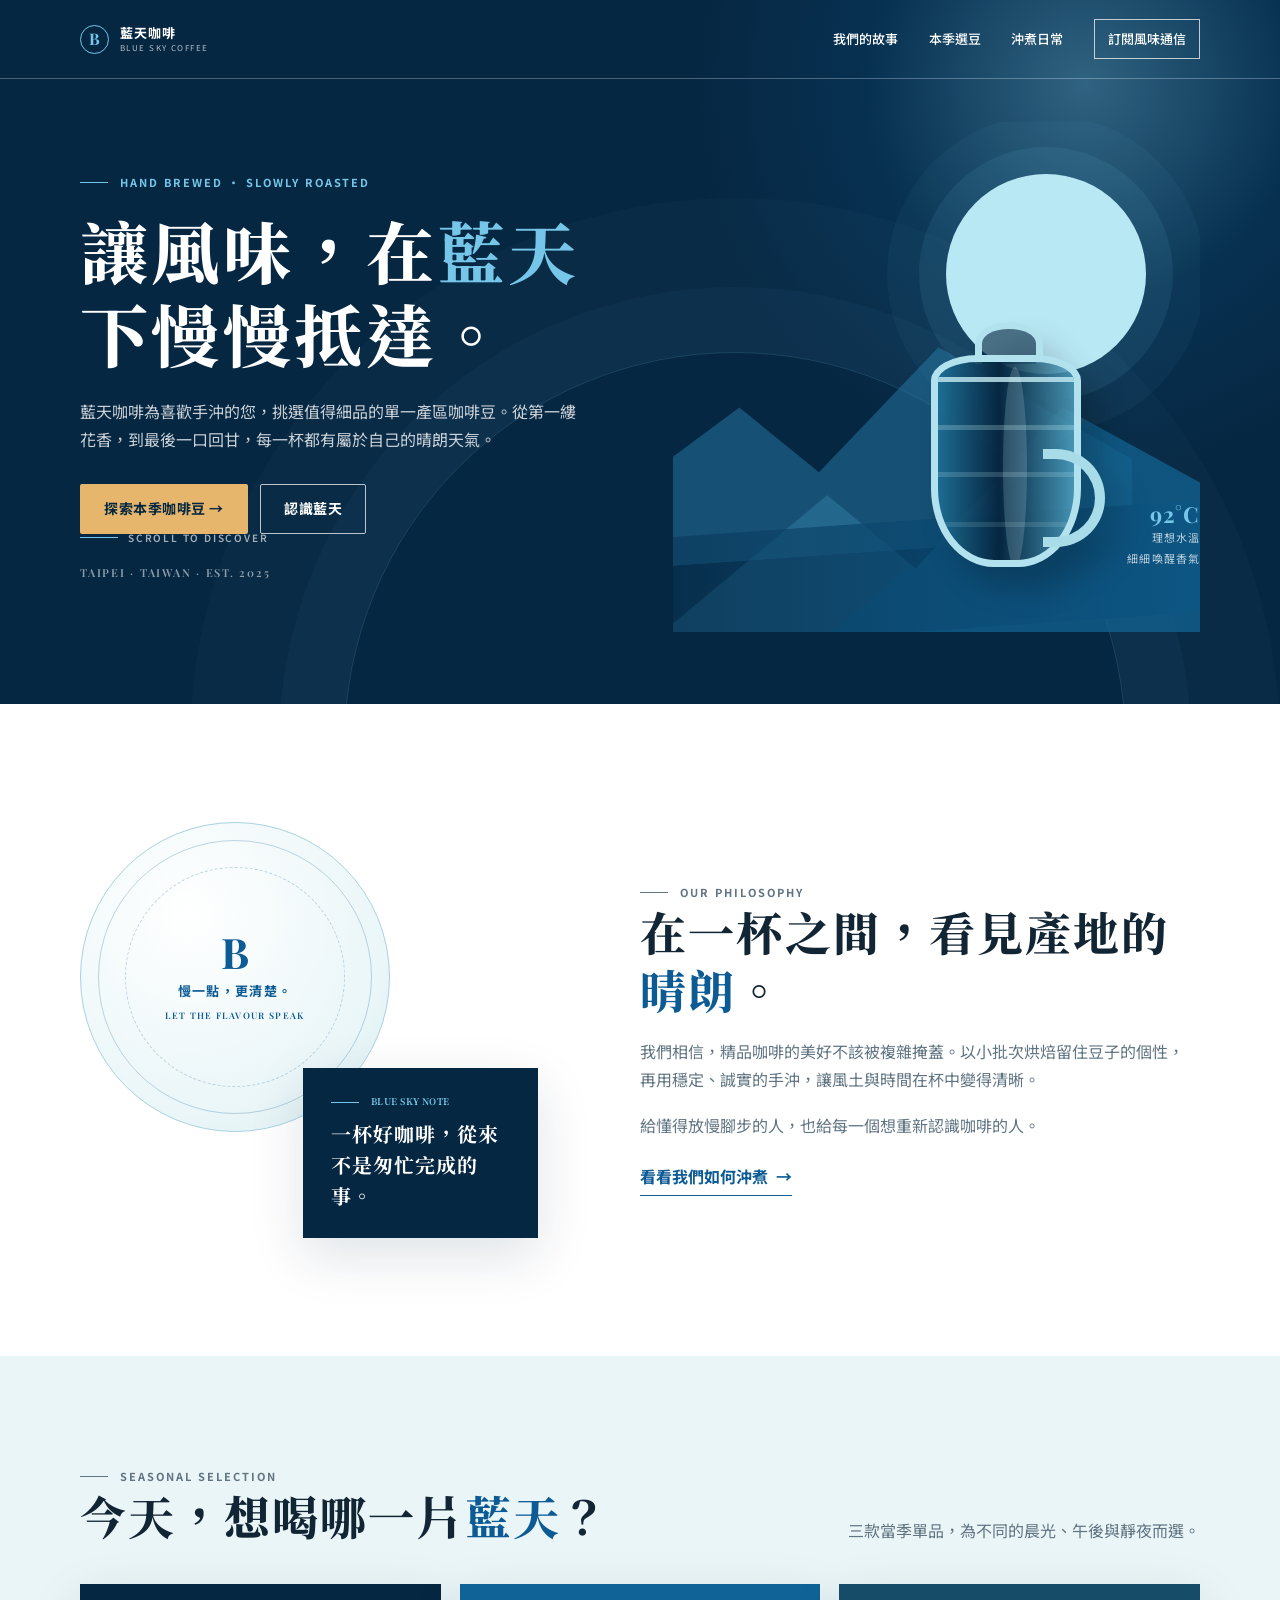
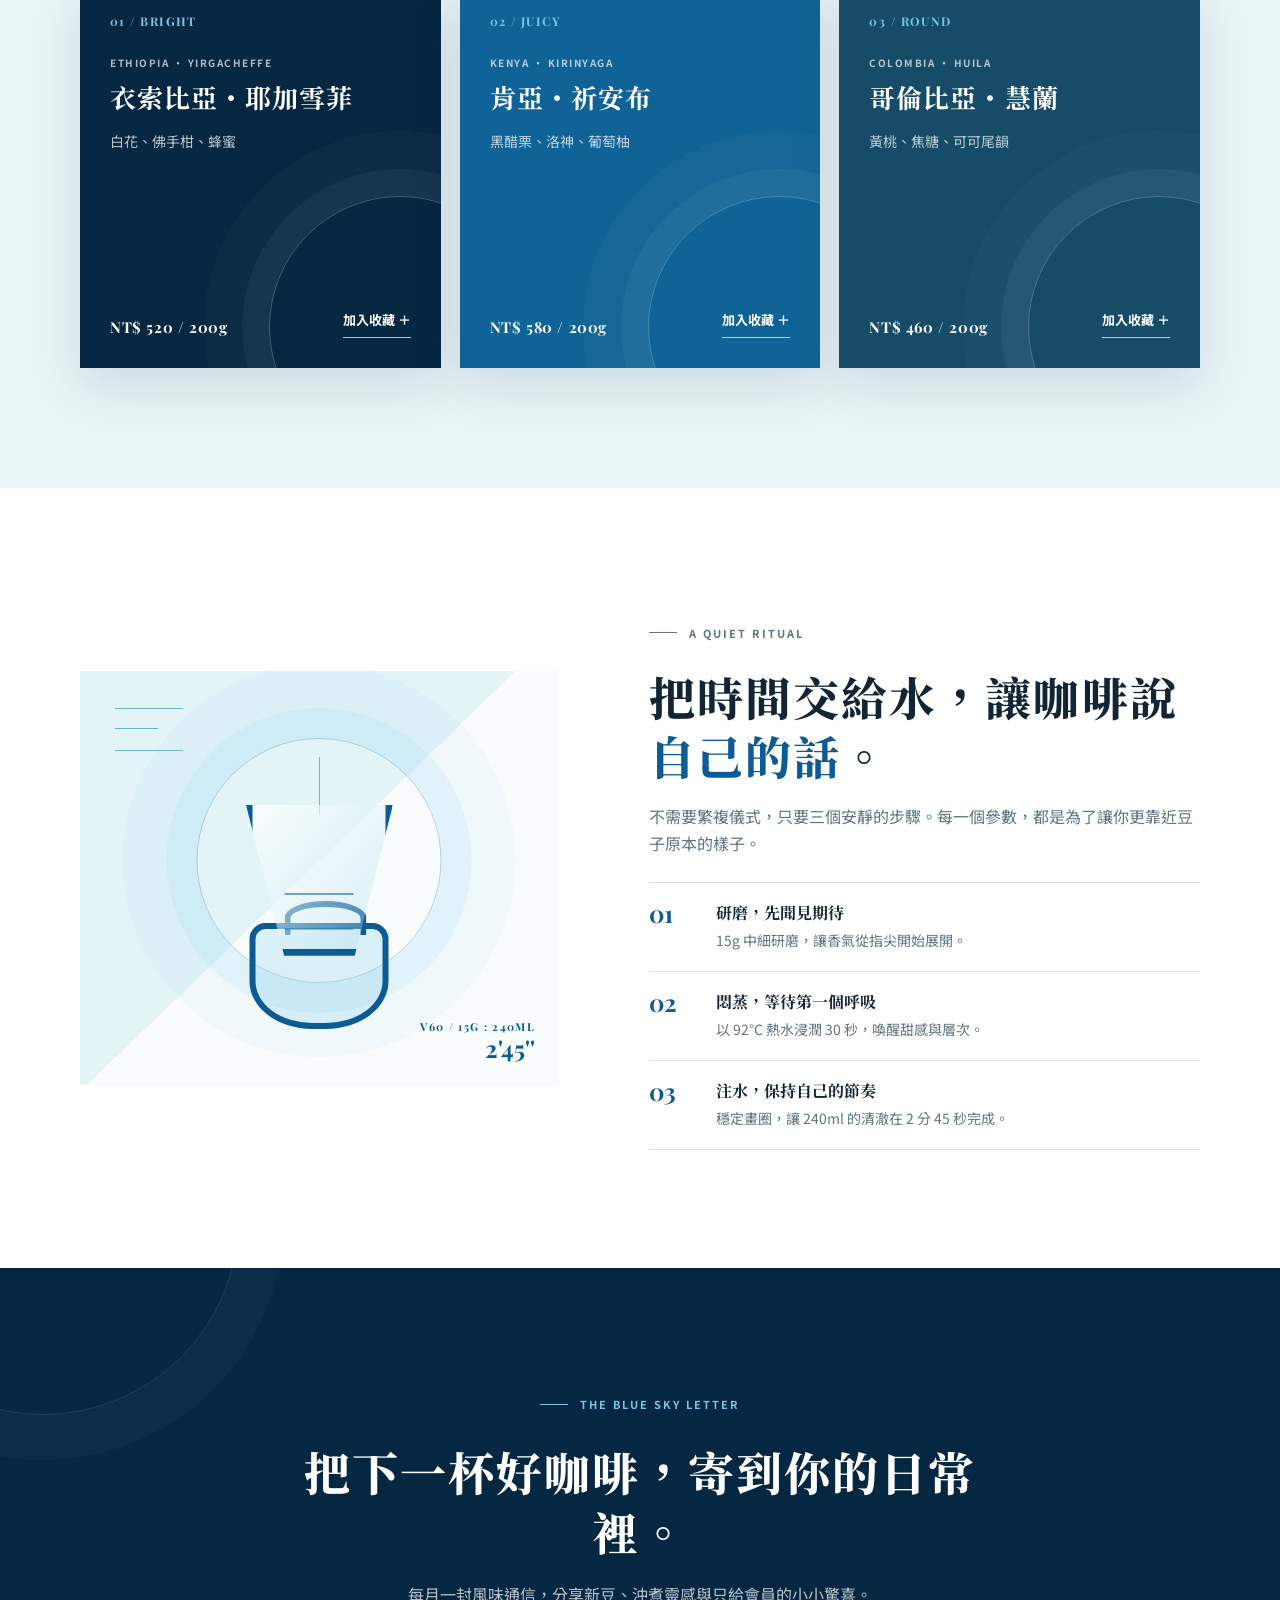
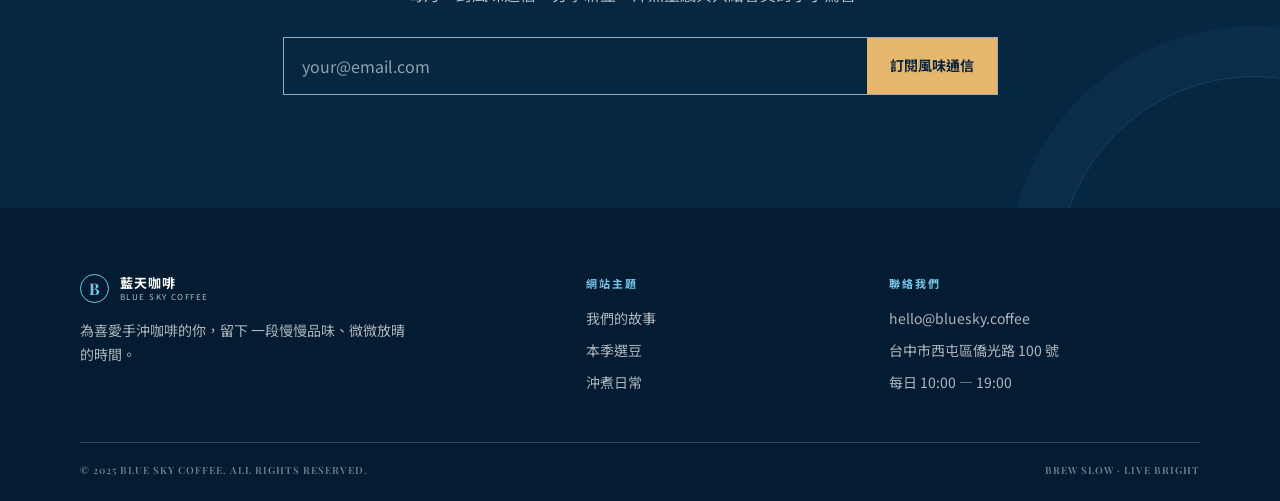
==== onepage/index.html @ 051ef02f "Initial commit" ====
<!doctype html>
<html lang="zh-Hant">
<head>
  <meta charset="UTF-8">
  <meta name="viewport" content="width=device-width, initial-scale=1.0">
  <meta name="description" content="藍天咖啡，為手沖咖啡愛好者挑選當季精品咖啡豆，讓每一杯都清澈、明亮、值得細品。">
  <title>藍天咖啡｜讓風味，慢慢抵達</title>
  <link rel="preconnect" href="https://fonts.googleapis.com">
  <link rel="preconnect" href="https://fonts.gstatic.com" crossorigin>
  <link href="https://fonts.googleapis.com/css2?family=Noto+Sans+TC:wght@400;500;600;700&family=Noto+Serif+TC:wght@600;700;800;900&family=Playfair+Display:wght@600;700&display=swap" rel="stylesheet">
  <style>
    :root {
      --navy: #062742;
      --blue: #0c5b95;
      --sky: #75c6e8;
      --mist: #eaf5f7;
      --cream: #fbfaf6;
      --ink: #122534;
      --muted: #607482;
      --line: #d7e4e8;
      --sand: #e5b66b;
      --shadow: 0 18px 50px rgba(6, 39, 66, .13);
    }

    * { box-sizing: border-box; }
    html { scroll-behavior: smooth; }
    body {
      margin: 0;
      color: var(--ink);
      background: var(--cream);
      font: 16px/1.7 "Noto Sans TC", sans-serif;
      -webkit-font-smoothing: antialiased;
    }
    a { color: inherit; text-decoration: none; }
    button, input { font: inherit; }
    button { cursor: pointer; }
    .wrap { width: min(1120px, calc(100% - 48px)); margin: 0 auto; }
    .eyebrow {
      display: flex;
      align-items: center;
      gap: 12px;
      margin: 0 0 18px;
      color: var(--blue);
      font-size: 11px;
      font-weight: 700;
      letter-spacing: .18em;
    }
    .eyebrow::before { width: 28px; height: 1px; background: currentColor; content: ""; }
    .section-title {
      margin: 0;
      font: 800 clamp(30px, 4vw, 46px)/1.28 "Noto Serif TC", serif;
      letter-spacing: .045em;
    }
    .text-blue { color: var(--blue); }
    .button, .outline-link {
      display: inline-flex;
      min-height: 50px;
      align-items: center;
      justify-content: center;
      padding: 10px 23px;
      border: 1px solid transparent;
      border-radius: 2px;
      font-size: 14px;
      font-weight: 700;
      letter-spacing: .04em;
      transition: transform .25s ease, background-color .25s ease, color .25s ease, border-color .25s ease;
    }
    .button:hover, .outline-link:hover { transform: translateY(-2px); }
    .button--sand { color: var(--navy); background: var(--sand); }
    .button--sand:hover { background: #f1cb8b; }
    .button--dark { color: var(--navy); background: #fff; }
    .outline-link { border-color: rgba(255,255,255,.72); color: #fff; }
    .outline-link:hover { color: var(--navy); background: #fff; }
    :focus-visible { outline: 3px solid var(--sky); outline-offset: 4px; }

    /* Header & hero */
    .site-header { position: absolute; z-index: 20; top: 0; left: 0; width: 100%; border-bottom: 1px solid rgba(255,255,255,.28); }
    .nav { min-height: 78px; display: flex; align-items: center; justify-content: space-between; gap: 20px; }
    .brand { display: inline-flex; align-items: center; gap: 11px; color: #fff; }
    .brand-mark { width: 29px; height: 29px; display: grid; place-items: center; border: 1px solid var(--sky); border-radius: 50%; color: var(--sky); font: 700 16px/1 "Playfair Display", serif; }
    .brand-copy { display: grid; line-height: 1.05; }
    .brand-copy strong { font-size: 13px; letter-spacing: .08em; }
    .brand-copy small { margin-top: 4px; font-size: 8px; letter-spacing: .18em; opacity: .7; }
    .nav-links { display: flex; align-items: center; gap: clamp(16px, 2.4vw, 31px); }
    .nav-links a { position: relative; color: #fff; font-size: 13px; font-weight: 500; white-space: nowrap; }
    .nav-links a:not(.nav-cta)::after { position: absolute; right: 0; bottom: -5px; left: auto; width: 0; height: 1px; background: var(--sky); content: ""; transition: width .25s ease; }
    .nav-links a:not(.nav-cta):hover::after { right: auto; left: 0; width: 100%; }
    .nav-links .nav-cta { padding: 8px 13px; border: 1px solid rgba(255,255,255,.72); }
    .nav-links .nav-cta:hover { color: var(--navy); background: #fff; }
    .menu-toggle { display: none; width: 42px; height: 42px; border: 1px solid rgba(255,255,255,.7); color: #fff; background: transparent; font-size: 23px; line-height: 1; }

    .hero { position: relative; min-height: 704px; overflow: hidden; color: #fff; background: var(--navy); isolation: isolate; }
    .hero::before { position: absolute; z-index: -2; top: -320px; right: -210px; width: 810px; height: 810px; border-radius: 50%; background: radial-gradient(circle, rgba(117,198,232,.38), rgba(12,91,149,.18) 38%, transparent 69%); content: ""; }
    .hero::after { position: absolute; z-index: -1; right: 12%; bottom: -430px; width: 780px; height: 780px; border: 1px solid rgba(117,198,232,.18); border-radius: 50%; box-shadow: 0 0 0 65px rgba(117,198,232,.035), 0 0 0 154px rgba(117,198,232,.025); content: ""; }
    .hero-grid { min-height: 704px; display: grid; grid-template-columns: 1.02fr .98fr; gap: 45px; align-items: center; padding: 122px 0 72px; }
    .hero-copy { position: relative; z-index: 2; }
    .hero .eyebrow { color: var(--sky); }
    .hero h1 { max-width: 650px; margin: 0 0 23px; font: 800 clamp(42px, 5.5vw, 68px)/1.22 "Noto Serif TC", serif; letter-spacing: .05em; }
    .hero h1 span { color: var(--sky); }
    .hero-lede { max-width: 500px; margin: 0; color: rgba(255,255,255,.79); font-size: 16px; }
    .hero-actions { display: flex; flex-wrap: wrap; gap: 12px; margin-top: 31px; }
    .hero-note { margin: 31px 0 0; color: rgba(255,255,255,.55); font: 600 11px/1.5 "Playfair Display", serif; letter-spacing: .16em; }
    .scroll-cue { position: absolute; bottom: 35px; left: 0; display: flex; align-items: center; gap: 10px; color: rgba(255,255,255,.63); font-size: 10px; font-weight: 600; letter-spacing: .18em; }
    .scroll-cue::before { width: 38px; height: 1px; background: var(--sky); content: ""; }

    .hero-art { position: relative; align-self: stretch; min-height: 470px; overflow: hidden; }
    .hero-art .sun { position: absolute; top: 52px; right: 54px; width: clamp(138px, 18vw, 200px); aspect-ratio: 1; border-radius: 50%; background: #b9e8f5; box-shadow: 0 0 0 27px rgba(117,198,232,.09), 0 0 0 59px rgba(117,198,232,.045); }
    .mountain { position: absolute; right: -11%; bottom: 6px; width: 116%; height: 260px; transform: skewY(-9deg); transform-origin: right bottom; background: linear-gradient(146deg, transparent 0 27%, rgba(61,145,184,.36) 27.3% 48%, rgba(17,97,143,.77) 48.3%); clip-path: polygon(0 62%, 28% 20%, 44% 57%, 68% 4%, 100% 57%, 100% 100%, 0 100%); }
    .mountain--back { right: 13%; bottom: 98px; width: 108%; height: 220px; opacity: .46; transform: skewY(-4deg); background: #2a81ae; clip-path: polygon(0 84%, 31% 30%, 45% 62%, 66% 9%, 100% 66%, 100% 100%, 0 100%); }
    .horizon { position: absolute; right: -4%; bottom: 0; width: 116%; height: 112px; background: linear-gradient(90deg, rgba(7,45,75,.5), #0d5684); transform: skewY(-4deg); }
    .coffee-vessel { position: absolute; z-index: 4; right: 18%; bottom: 36px; width: 192px; height: 274px; filter: drop-shadow(18px 22px 14px rgba(0,0,0,.22)); }
    .vessel-neck { position: absolute; top: 0; left: 62px; width: 68px; height: 42px; border: 7px solid #b3e2ef; border-bottom: 0; border-radius: 50% 50% 0 0; background: rgba(6,39,66,.62); }
    .vessel-body { position: absolute; top: 33px; left: 18px; width: 150px; height: 212px; border: 7px solid #b3e2ef; border-radius: 31% 31% 42% 42% / 12% 12% 37% 37%; background: linear-gradient(90deg, rgba(30,112,151,.9), rgba(5,35,60,.9) 45%, rgba(83,167,198,.8)); overflow: hidden; }
    .vessel-body::before { position: absolute; top: 15px; left: 0; width: 100%; height: 5px; background: rgba(197,237,244,.8); box-shadow: 0 48px rgba(197,237,244,.25), 0 95px rgba(197,237,244,.18), 0 145px rgba(197,237,244,.13); content: ""; }
    .vessel-body::after { position: absolute; top: 5px; left: 48%; width: 24px; height: 200px; border-radius: 50%; background: rgba(218,247,251,.17); content: ""; }
    .vessel-handle { position: absolute; right: 0; bottom: 49px; width: 62px; height: 98px; border: 10px solid #a9dce9; border-left: 0; border-radius: 0 53px 53px 0; }
    .art-label { position: absolute; z-index: 5; right: 0; bottom: 64px; display: grid; gap: 3px; color: rgba(255,255,255,.73); font-size: 11px; letter-spacing: .1em; text-align: right; }
    .art-label strong { color: var(--sky); font: 700 22px/1 "Playfair Display", serif; }

    /* Story */
    .story { padding: 118px 0; background: #fff; }
    .story-grid { display: grid; grid-template-columns: .9fr 1.1fr; gap: clamp(45px, 8vw, 105px); align-items: center; }
    .story-visual { position: relative; min-height: 416px; }
    .seal { position: absolute; top: 0; left: 0; width: 310px; height: 310px; display: grid; place-items: center; border: 1px solid #a8d2df; border-radius: 50%; color: var(--blue); background: radial-gradient(circle at 35% 30%, #fff 0, #eaf6f8 68%, #d9edf1 100%); }
    .seal::before, .seal::after { position: absolute; border: 1px solid rgba(12,91,149,.25); border-radius: 50%; content: ""; }
    .seal::before { inset: 17px; }
    .seal::after { inset: 44px; border-style: dashed; }
    .seal-inner { position: relative; z-index: 1; display: grid; gap: 7px; text-align: center; }
    .seal-inner b { font: 700 42px/1 "Playfair Display", serif; }
    .seal-inner span { font-size: 13px; font-weight: 700; letter-spacing: .1em; }
    .seal-inner small { font: 600 9px/1.5 "Playfair Display", serif; letter-spacing: .15em; }
    .blue-note { position: absolute; right: 0; bottom: 0; width: 235px; padding: 27px 28px; color: #fff; background: var(--navy); box-shadow: var(--shadow); }
    .blue-note .eyebrow { margin-bottom: 9px; color: var(--sky); font-size: 9px; }
    .blue-note p { margin: 0; font: 700 20px/1.55 "Noto Serif TC", serif; letter-spacing: .05em; }
    .story-copy p { margin: 19px 0 0; color: var(--muted); }
    .inline-link { display: inline-flex; align-items: center; gap: 8px; margin-top: 24px; padding-bottom: 5px; border-bottom: 1px solid var(--blue); color: var(--blue); font-weight: 700; }
    .inline-link:hover { color: var(--navy); }

    /* Coffee collection */
    .coffee { padding: 111px 0 120px; background: var(--mist); }
    .section-heading { display: flex; align-items: end; justify-content: space-between; gap: 40px; margin-bottom: 39px; }
    .section-heading p { max-width: 370px; margin: 0; color: var(--muted); }
    .coffee-grid { display: grid; grid-template-columns: repeat(3, 1fr); gap: 19px; }
    .coffee-card { position: relative; min-height: 384px; display: flex; flex-direction: column; overflow: hidden; padding: 30px; color: #fff; background: var(--navy); box-shadow: var(--shadow); }
    .coffee-card:nth-child(2) { background: #106396; }
    .coffee-card:nth-child(3) { background: #164c68; }
    .coffee-card::after { position: absolute; right: -90px; bottom: -90px; width: 260px; height: 260px; border: 1px solid rgba(255,255,255,.24); border-radius: 50%; box-shadow: 0 0 0 27px rgba(255,255,255,.045), 0 0 0 65px rgba(255,255,255,.025); content: ""; }
    .card-top, .coffee-card h3, .flavour, .card-footer { position: relative; z-index: 1; }
    .card-top { color: var(--sky); font: 700 12px/1.3 "Playfair Display", serif; letter-spacing: .12em; }
    .origin { margin: 25px 0 8px; color: rgba(255,255,255,.69); font-size: 10px; font-weight: 700; letter-spacing: .15em; }
    .coffee-card h3 { margin: 0; font: 700 26px/1.38 "Noto Serif TC", serif; letter-spacing: .04em; }
    .flavour { margin: 15px 0 0; color: rgba(255,255,255,.73); font-size: 14px; }
    .card-footer { display: flex; align-items: end; justify-content: space-between; gap: 14px; margin-top: auto; }
    .price { font: 700 15px/1.3 "Playfair Display", serif; letter-spacing: .04em; }
    .save-coffee { padding: 0 0 5px; border: 0; border-bottom: 1px solid rgba(255,255,255,.72); color: #fff; background: transparent; font-size: 13px; font-weight: 700; white-space: nowrap; transition: color .2s, border-color .2s; }
    .save-coffee:hover { border-color: var(--sand); color: var(--sand); }

    /* Brew */
    .brew { padding: 118px 0; background: #fff; }
    .brew-grid { display: grid; grid-template-columns: .93fr 1.07fr; gap: clamp(42px, 8vw, 90px); align-items: center; }
    .brew-art { position: relative; height: 414px; overflow: hidden; background: linear-gradient(136deg, #e3f4f7 0 48%, #f8fcfc 48% 100%); }
    .brew-art::before { position: absolute; top: 37px; left: 35px; width: 68px; height: 41px; border-top: 1px solid #6cb4ce; border-bottom: 1px solid #6cb4ce; content: ""; }
    .brew-art::after { position: absolute; top: 57px; left: 35px; width: 43px; border-top: 1px solid #6cb4ce; content: ""; }
    .water-rings { position: absolute; top: 67px; left: 50%; width: 245px; height: 245px; border: 1px solid rgba(12,91,149,.27); border-radius: 50%; transform: translateX(-50%); box-shadow: 0 0 0 30px rgba(117,198,232,.12), 0 0 0 74px rgba(117,198,232,.065); }
    .water-rings::before { position: absolute; top: 18px; left: 50%; width: 1px; height: 58px; background: #6bb8d1; content: ""; transform: translateX(-50%); }
    .dripper { position: absolute; z-index: 2; top: 134px; left: 50%; width: 147px; height: 151px; border: 7px solid var(--blue); border-top: 0; background: linear-gradient(130deg, rgba(255,255,255,.85), rgba(117,198,232,.25)); clip-path: polygon(0 0, 100% 0, 74% 100%, 26% 100%); transform: translateX(-50%); }
    .dripper::after { position: absolute; right: 32px; bottom: 19px; left: 32px; height: 33px; border-top: 2px solid rgba(12,91,149,.55); border-bottom: 2px solid rgba(12,91,149,.35); content: ""; }
    .carafe { position: absolute; z-index: 1; bottom: 56px; left: 50%; width: 139px; height: 106px; border: 6px solid var(--blue); border-radius: 16px 16px 45% 45%; background: rgba(117,198,232,.23); transform: translateX(-50%); }
    .carafe::before { position: absolute; top: -28px; left: 29px; width: 70px; height: 28px; border: 6px solid var(--blue); border-bottom: 0; border-radius: 50% 50% 0 0; content: ""; }
    .brew-caption { position: absolute; right: 24px; bottom: 19px; color: var(--blue); text-align: right; }
    .brew-caption span { display: block; font: 700 11px/1.5 "Playfair Display", serif; letter-spacing: .12em; }
    .brew-caption strong { font: 700 24px/1.1 "Playfair Display", serif; }
    .brew-copy > p { margin: 18px 0 25px; color: var(--muted); }
    .brew-steps { border-top: 1px solid var(--line); }
    .brew-step { display: grid; grid-template-columns: 52px 1fr; gap: 15px; padding: 18px 0; border-bottom: 1px solid var(--line); }
    .step-number { color: var(--blue); font: 700 24px/1 "Playfair Display", serif; }
    .brew-step h3 { margin: 0; font: 700 16px/1.5 "Noto Serif TC", serif; }
    .brew-step p { margin: 4px 0 0; color: var(--muted); font-size: 14px; }

    /* Subscribe and footer */
    .visit { position: relative; overflow: hidden; padding: 108px 0 113px; color: #fff; text-align: center; background: var(--navy); }
    .visit::before, .visit::after { position: absolute; width: 390px; height: 390px; border: 1px solid rgba(117,198,232,.17); border-radius: 50%; content: ""; }
    .visit::before { top: -245px; left: -153px; box-shadow: 0 0 0 45px rgba(117,198,232,.035); }
    .visit::after { right: -170px; bottom: -260px; box-shadow: 0 0 0 50px rgba(117,198,232,.035); }
    .visit .wrap { position: relative; z-index: 1; max-width: 715px; }
    .visit .eyebrow { justify-content: center; color: var(--sky); }
    .visit h2 { margin: 0; font: 800 clamp(30px, 4vw, 46px)/1.3 "Noto Serif TC", serif; letter-spacing: .045em; }
    .visit p { max-width: 510px; margin: 19px auto 29px; color: rgba(255,255,255,.72); }
    .subscribe-form { display: flex; min-height: 58px; border: 1px solid rgba(255,255,255,.62); }
    .subscribe-form input { min-width: 0; flex: 1; padding: 0 18px; border: 0; color: #fff; outline: none; background: transparent; }
    .subscribe-form input::placeholder { color: rgba(255,255,255,.56); }
    .subscribe-form button { padding: 0 23px; border: 0; color: var(--navy); background: var(--sand); font-size: 14px; font-weight: 700; white-space: nowrap; transition: background .2s; }
    .subscribe-form button:hover { background: #f1cb8b; }
    .site-footer { padding: 66px 0 23px; color: rgba(255,255,255,.68); background: #031c31; }
    .footer-grid { display: grid; grid-template-columns: 1.45fr .8fr 1fr; gap: 55px; padding-bottom: 48px; }
    .footer-brand .brand { margin-bottom: 16px; }
    .footer-brand p { max-width: 330px; margin: 0; font-size: 14px; }
    .footer-title { margin: 0 0 14px; color: var(--sky); font-size: 11px; font-weight: 700; letter-spacing: .18em; }
    .footer-links { display: grid; gap: 8px; font-size: 14px; }
    .footer-links a:hover { color: var(--sky); }
    .footer-links address { font-style: normal; }
    .footer-bottom { display: flex; justify-content: space-between; gap: 20px; padding-top: 20px; border-top: 1px solid rgba(255,255,255,.17); color: rgba(255,255,255,.44); font: 600 10px/1.5 "Playfair Display", serif; letter-spacing: .1em; }

    .toast { position: fixed; z-index: 50; right: 22px; bottom: 22px; max-width: min(370px, calc(100vw - 44px)); padding: 14px 18px; border-left: 3px solid var(--sand); color: #fff; background: var(--navy); box-shadow: var(--shadow); font-size: 14px; opacity: 0; pointer-events: none; transform: translateY(12px); transition: opacity .25s ease, transform .25s ease; }
    .toast.show { opacity: 1; transform: translateY(0); }
    .reveal { opacity: 0; transform: translateY(18px); transition: opacity .65s ease, transform .65s ease; }
    .reveal.visible { opacity: 1; transform: translateY(0); }

    @media (max-width: 820px) {
      .menu-toggle { display: grid; place-items: center; }
      .nav { position: relative; }
      .nav-links { position: absolute; top: 78px; right: -24px; left: -24px; max-height: 0; display: grid; gap: 0; overflow: hidden; background: #05233c; transition: max-height .35s ease; }
      .nav-links.open { max-height: 300px; border-top: 1px solid rgba(255,255,255,.16); }
      .nav-links a { display: block; padding: 13px 24px; }
      .nav-links .nav-cta { margin: 5px 24px 15px; padding: 10px 13px; text-align: center; }
      .hero { min-height: 710px; }
      .hero-grid { min-height: 710px; grid-template-columns: 1fr; gap: 0; padding: 118px 0 43px; }
      .hero-art { min-height: 276px; margin-top: -9px; }
      .hero-art .sun { top: 19px; right: 20%; width: 130px; }
      .mountain { height: 180px; }
      .mountain--back { bottom: 69px; height: 150px; }
      .coffee-vessel { right: 17%; bottom: -12px; transform: scale(.72); transform-origin: bottom right; }
      .art-label { display: none; }
      .scroll-cue { display: none; }
      .story-grid, .brew-grid { grid-template-columns: 1fr; }
      .story-visual { max-width: 525px; width: 100%; min-height: 400px; }
      .coffee-grid { grid-template-columns: repeat(2, 1fr); }
      .coffee-card:nth-child(3) { grid-column: span 2; }
      .footer-grid { grid-template-columns: 1fr 1fr; }
      .footer-brand { grid-column: 1 / -1; }
    }
    @media (max-width: 560px) {
      .wrap { width: calc(100% - 34px); }
      .nav-links { right: -17px; left: -17px; }
      .hero { min-height: 680px; }
      .hero-grid { min-height: 680px; padding-top: 106px; }
      .hero h1 { font-size: 40px; }
      .hero-lede { font-size: 14px; }
      .hero-actions { gap: 9px; margin-top: 24px; }
      .hero-actions .button, .hero-actions .outline-link { min-height: 46px; padding: 8px 15px; font-size: 13px; }
      .hero-note { margin-top: 21px; }
      .hero-art { min-height: 219px; }
      .hero-art .sun { width: 92px; }
      .coffee-vessel { right: 5%; bottom: -48px; transform: scale(.57); }
      .story, .coffee, .brew { padding: 76px 0; }
      .seal { width: 245px; height: 245px; }
      .seal-inner b { font-size: 35px; }
      .story-visual { min-height: 347px; }
      .blue-note { width: 185px; padding: 20px; }
      .blue-note p { font-size: 16px; }
      .section-heading { display: block; margin-bottom: 28px; }
      .section-heading p { margin-top: 14px; font-size: 14px; }
      .coffee-grid { grid-template-columns: 1fr; }
      .coffee-card, .coffee-card:nth-child(3) { min-height: 330px; grid-column: auto; }
      .coffee-card { padding: 25px; }
      .brew-art { height: 310px; }
      .water-rings { top: 45px; width: 178px; height: 178px; box-shadow: 0 0 0 23px rgba(117,198,232,.12), 0 0 0 53px rgba(117,198,232,.065); }
      .dripper { top: 95px; transform: translateX(-50%) scale(.75); }
      .carafe { bottom: 37px; transform: translateX(-50%) scale(.75); }
      .visit { padding: 76px 0; }
      .subscribe-form { display: grid; gap: 0; border: 0; }
      .subscribe-form input { min-height: 54px; border: 1px solid rgba(255,255,255,.62); }
      .subscribe-form button { min-height: 54px; margin-top: 10px; }
      .footer-grid { grid-template-columns: 1fr; gap: 33px; }
      .footer-brand { grid-column: auto; }
      .footer-bottom { display: grid; gap: 8px; }
    }
    @media (prefers-reduced-motion: reduce) {
      html { scroll-behavior: auto; }
      *, *::before, *::after { transition-duration: .01ms !important; animation-duration: .01ms !important; animation-iteration-count: 1 !important; }
      .reveal { opacity: 1; transform: none; }
    }
  </style>
</head>
<body>
  <header class="site-header" id="top">
    <nav class="nav wrap" aria-label="主要導覽">
      <a class="brand" href="#top" aria-label="回到藍天咖啡首頁">
        <span class="brand-mark" aria-hidden="true">B</span>
        <span class="brand-copy"><strong>藍天咖啡</strong><small>BLUE SKY COFFEE</small></span>
      </a>
      <button class="menu-toggle" type="button" aria-controls="navLinks" aria-expanded="false" aria-label="開啟導覽選單">☰</button>
      <div class="nav-links" id="navLinks">
        <a href="#story">我們的故事</a>
        <a href="#coffee">本季選豆</a>
        <a href="#brew">沖煮日常</a>
        <a class="nav-cta" href="#visit">訂閱風味通信</a>
      </div>
    </nav>
  </header>

  <main>
    <section class="hero" aria-labelledby="heroTitle">
      <div class="wrap hero-grid">
        <div class="hero-copy">
          <p class="eyebrow">HAND BREWED · SLOWLY ROASTED</p>
          <h1 id="heroTitle">讓風味，在<span>藍天</span>下慢慢抵達。</h1>
          <p class="hero-lede">藍天咖啡為喜歡手沖的您，挑選值得細品的單一產區咖啡豆。從第一縷花香，到最後一口回甘，每一杯都有屬於自己的晴朗天氣。</p>
          <div class="hero-actions">
            <a class="button button--sand" href="#coffee">探索本季咖啡豆 →</a>
            <a class="outline-link" href="#story">認識藍天</a>
          </div>
          <p class="hero-note">TAIPEI · TAIWAN · EST. 2025</p>
          <span class="scroll-cue">SCROLL TO DISCOVER</span>
        </div>
        <div class="hero-art" aria-hidden="true">
          <div class="sun"></div>
          <div class="mountain mountain--back"></div>
          <div class="mountain"></div>
          <div class="horizon"></div>
          <div class="coffee-vessel"><div class="vessel-neck"></div><div class="vessel-body"></div><div class="vessel-handle"></div></div>
          <div class="art-label"><strong>92°C</strong><span>理想水溫</span><span>細細喚醒香氣</span></div>
        </div>
      </div>
    </section>

    <section class="story" id="story" aria-labelledby="storyTitle">
      <div class="wrap story-grid">
        <div class="story-visual reveal" aria-hidden="true">
          <div class="seal"><div class="seal-inner"><b>B</b><span>慢一點，更清楚。</span><small>LET THE FLAVOUR SPEAK</small></div></div>
          <aside class="blue-note"><p class="eyebrow">BLUE SKY NOTE</p><p>一杯好咖啡，從來不是匆忙完成的事。</p></aside>
        </div>
        <div class="story-copy reveal">
          <p class="eyebrow">OUR PHILOSOPHY</p>
          <h2 class="section-title" id="storyTitle">在一杯之間，看見產地的<span class="text-blue">晴朗</span>。</h2>
          <p>我們相信，精品咖啡的美好不該被複雜掩蓋。以小批次烘焙留住豆子的個性，再用穩定、誠實的手沖，讓風土與時間在杯中變得清晰。</p>
          <p>給懂得放慢腳步的人，也給每一個想重新認識咖啡的人。</p>
          <a class="inline-link" href="#brew">看看我們如何沖煮 <span aria-hidden="true">→</span></a>
        </div>
      </div>
    </section>

    <section class="coffee" id="coffee" aria-labelledby="coffeeTitle">
      <div class="wrap">
        <div class="section-heading reveal">
          <div><p class="eyebrow">SEASONAL SELECTION</p><h2 class="section-title" id="coffeeTitle">今天，想喝哪一片<span class="text-blue">藍天</span>？</h2></div>
          <p>三款當季單品，為不同的晨光、午後與靜夜而選。</p>
        </div>
        <div class="coffee-grid">
          <article class="coffee-card reveal">
            <div class="card-top">01 / BRIGHT</div><p class="origin">ETHIOPIA · YIRGACHEFFE</p><h3>衣索比亞・耶加雪菲</h3><p class="flavour">白花、佛手柑、蜂蜜</p>
            <div class="card-footer"><span class="price">NT$ 520 / 200g</span><button class="save-coffee" type="button" data-coffee="衣索比亞・耶加雪菲">加入收藏 ＋</button></div>
          </article>
          <article class="coffee-card reveal">
            <div class="card-top">02 / JUICY</div><p class="origin">KENYA · KIRINYAGA</p><h3>肯亞・祈安布</h3><p class="flavour">黑醋栗、洛神、葡萄柚</p>
            <div class="card-footer"><span class="price">NT$ 580 / 200g</span><button class="save-coffee" type="button" data-coffee="肯亞・祈安布">加入收藏 ＋</button></div>
          </article>
          <article class="coffee-card reveal">
            <div class="card-top">03 / ROUND</div><p class="origin">COLOMBIA · HUILA</p><h3>哥倫比亞・慧蘭</h3><p class="flavour">黃桃、焦糖、可可尾韻</p>
            <div class="card-footer"><span class="price">NT$ 460 / 200g</span><button class="save-coffee" type="button" data-coffee="哥倫比亞・慧蘭">加入收藏 ＋</button></div>
          </article>
        </div>
      </div>
    </section>

    <section class="brew" id="brew" aria-labelledby="brewTitle">
      <div class="wrap brew-grid">
        <div class="brew-art reveal" aria-hidden="true"><div class="water-rings"></div><div class="dripper"></div><div class="carafe"></div><div class="brew-caption"><span>V60 / 15G : 240ML</span><strong>2'45''</strong></div></div>
        <div class="brew-copy reveal">
          <p class="eyebrow">A QUIET RITUAL</p>
          <h2 class="section-title" id="brewTitle">把時間交給水，讓咖啡說<span class="text-blue">自己的話</span>。</h2>
          <p>不需要繁複儀式，只要三個安靜的步驟。每一個參數，都是為了讓你更靠近豆子原本的樣子。</p>
          <div class="brew-steps">
            <div class="brew-step"><span class="step-number">01</span><div><h3>研磨，先聞見期待</h3><p>15g 中細研磨，讓香氣從指尖開始展開。</p></div></div>
            <div class="brew-step"><span class="step-number">02</span><div><h3>悶蒸，等待第一個呼吸</h3><p>以 92°C 熱水浸潤 30 秒，喚醒甜感與層次。</p></div></div>
            <div class="brew-step"><span class="step-number">03</span><div><h3>注水，保持自己的節奏</h3><p>穩定畫圈，讓 240ml 的清澈在 2 分 45 秒完成。</p></div></div>
          </div>
        </div>
      </div>
    </section>

    <section class="visit" id="visit" aria-labelledby="visitTitle">
      <div class="wrap reveal">
        <p class="eyebrow">THE BLUE SKY LETTER</p>
        <h2 id="visitTitle">把下一杯好咖啡，寄到你的日常裡。</h2>
        <p>每月一封風味通信，分享新豆、沖煮靈感與只給會員的小小驚喜。</p>
        <form class="subscribe-form" id="subscribeForm">
          <input type="email" aria-label="電子郵件地址" placeholder="your@email.com" required>
          <button type="submit">訂閱風味通信</button>
        </form>
      </div>
    </section>
  </main>

  <footer class="site-footer">
    <div class="wrap footer-grid">
      <div class="footer-brand"><a class="brand" href="#top" aria-label="回到藍天咖啡首頁"><span class="brand-mark" aria-hidden="true">B</span><span class="brand-copy"><strong>藍天咖啡</strong><small>BLUE SKY COFFEE</small></span></a><p>為喜愛手沖咖啡的你，留下 一段慢慢品味、微微放晴的時間。</p></div>
      <div><p class="footer-title">網站主題</p><div class="footer-links"><a href="#story">我們的故事</a><a href="#coffee">本季選豆</a><a href="#brew">沖煮日常</a></div></div>
      <div><p class="footer-title">聯絡我們</p><div class="footer-links"><a href="mailto:hello@bluesky.coffee">hello@bluesky.coffee</a><address>台中市西屯區僑光路 100 號</address><span>每日 10:00 — 19:00</span></div></div>
    </div>
    <div class="wrap footer-bottom"><span>© 2025 BLUE SKY COFFEE. ALL RIGHTS RESERVED.</span><span>BREW SLOW · LIVE BRIGHT</span></div>
  </footer>
  <div class="toast" role="status" aria-live="polite"></div>

  <script>
    (() => {
      const menuButton = document.querySelector('.menu-toggle');
      const navLinks = document.querySelector('.nav-links');
      const toast = document.querySelector('.toast');
      let toastTimer;

      const closeMenu = () => {
        navLinks.classList.remove('open');
        menuButton.setAttribute('aria-expanded', 'false');
        menuButton.setAttribute('aria-label', '開啟導覽選單');
        menuButton.textContent = '☰';
      };
      menuButton.addEventListener('click', () => {
        const opening = !navLinks.classList.contains('open');
        navLinks.classList.toggle('open', opening);
        menuButton.setAttribute('aria-expanded', String(opening));
        menuButton.setAttribute('aria-label', opening ? '關閉導覽選單' : '開啟導覽選單');
        menuButton.textContent = opening ? '×' : '☰';
      });
      navLinks.querySelectorAll('a').forEach(link => link.addEventListener('click', closeMenu));

      const showToast = message => {
        clearTimeout(toastTimer);
        toast.textContent = message;
        toast.classList.add('show');
        toastTimer = setTimeout(() => toast.classList.remove('show'), 2600);
      };
      document.querySelectorAll('[data-coffee]').forEach(button => {
        button.addEventListener('click', () => showToast(`已將「${button.dataset.coffee}」加入你的收藏。`));
      });
      document.querySelector('#subscribeForm').addEventListener('submit', event => {
        event.preventDefault();
        event.currentTarget.reset();
        showToast('謝謝訂閱，下一封晴朗的風味通信即將寄出。');
      });

      const revealItems = document.querySelectorAll('.reveal');
      const reducedMotion = window.matchMedia('(prefers-reduced-motion: reduce)').matches;
      if (!('IntersectionObserver' in window) || reducedMotion) {
        revealItems.forEach(item => item.classList.add('visible'));
      } else {
        const observer = new IntersectionObserver(entries => {
          entries.forEach(entry => {
            if (entry.isIntersecting) {
              entry.target.classList.add('visible');
              observer.unobserve(entry.target);
            }
          });
        }, { threshold: .12 });
        revealItems.forEach(item => observer.observe(item));
      }
    })();
  </script>
</body>
</html>
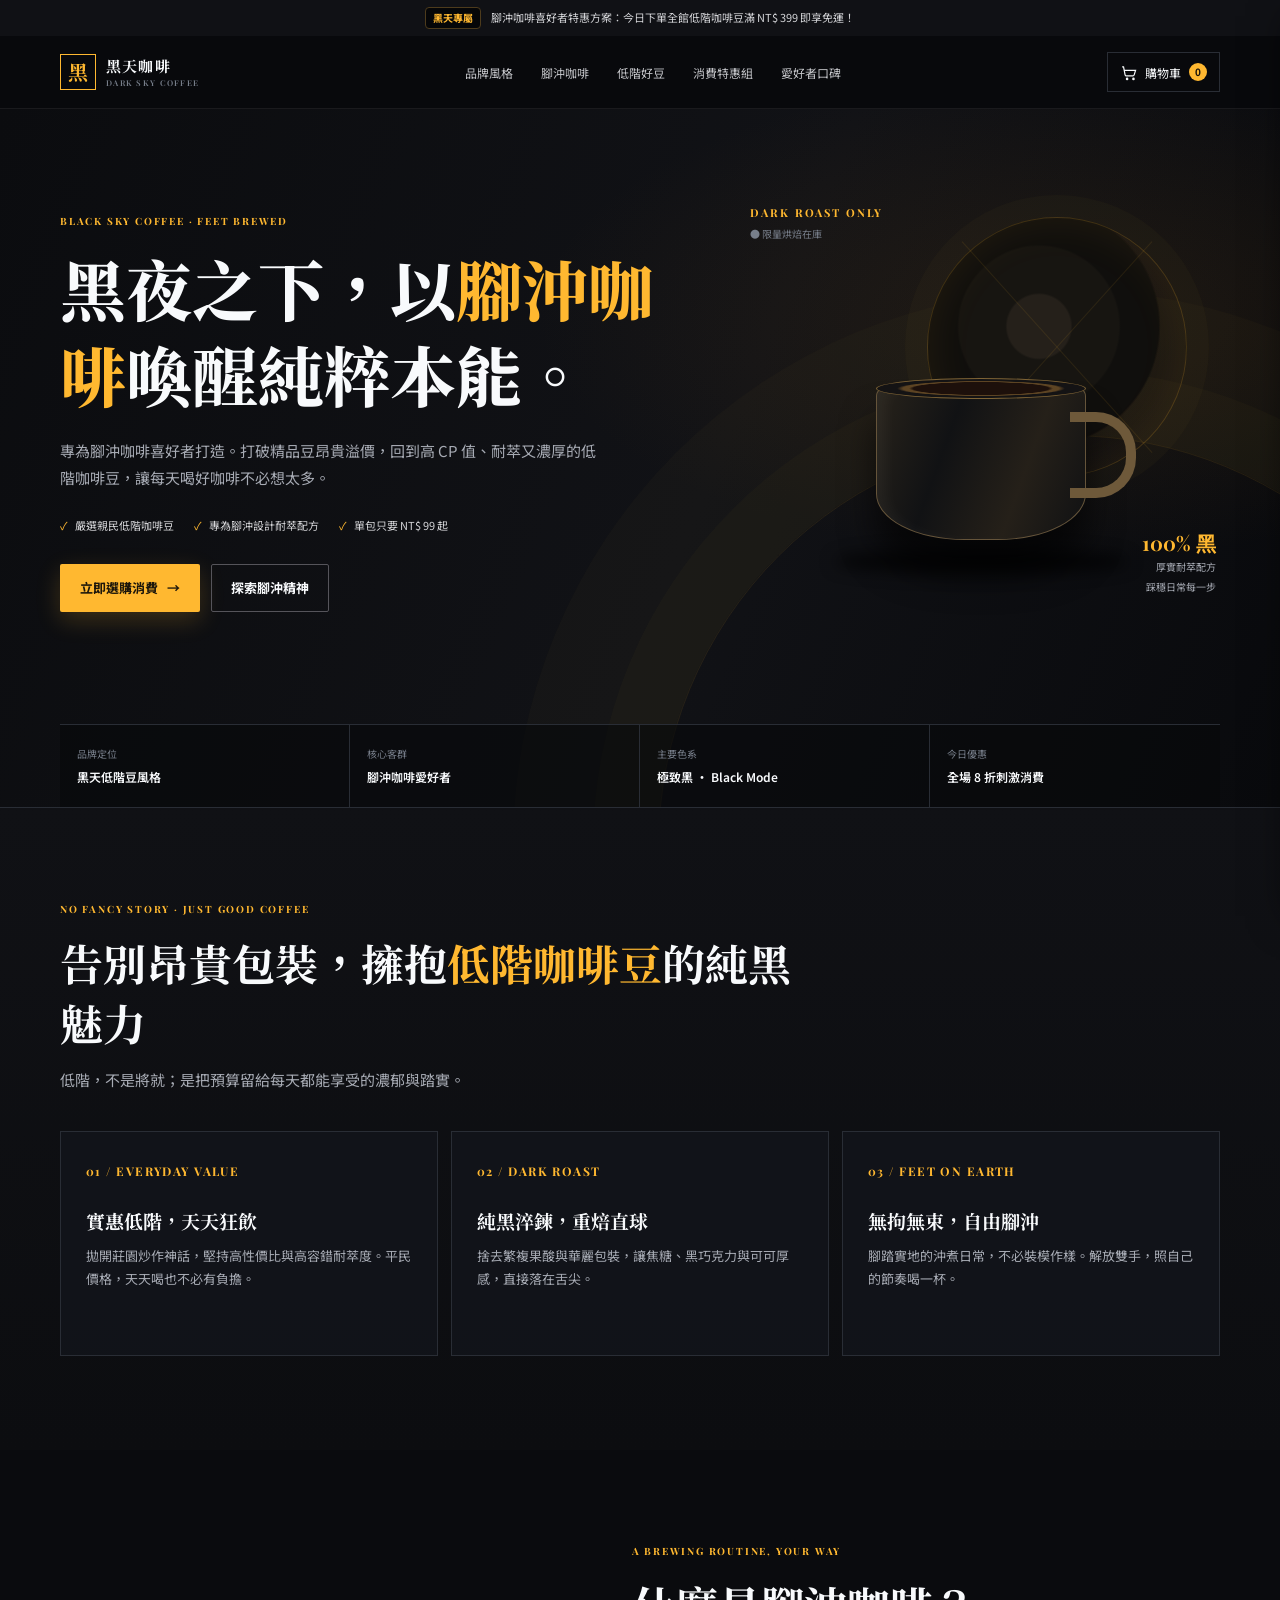
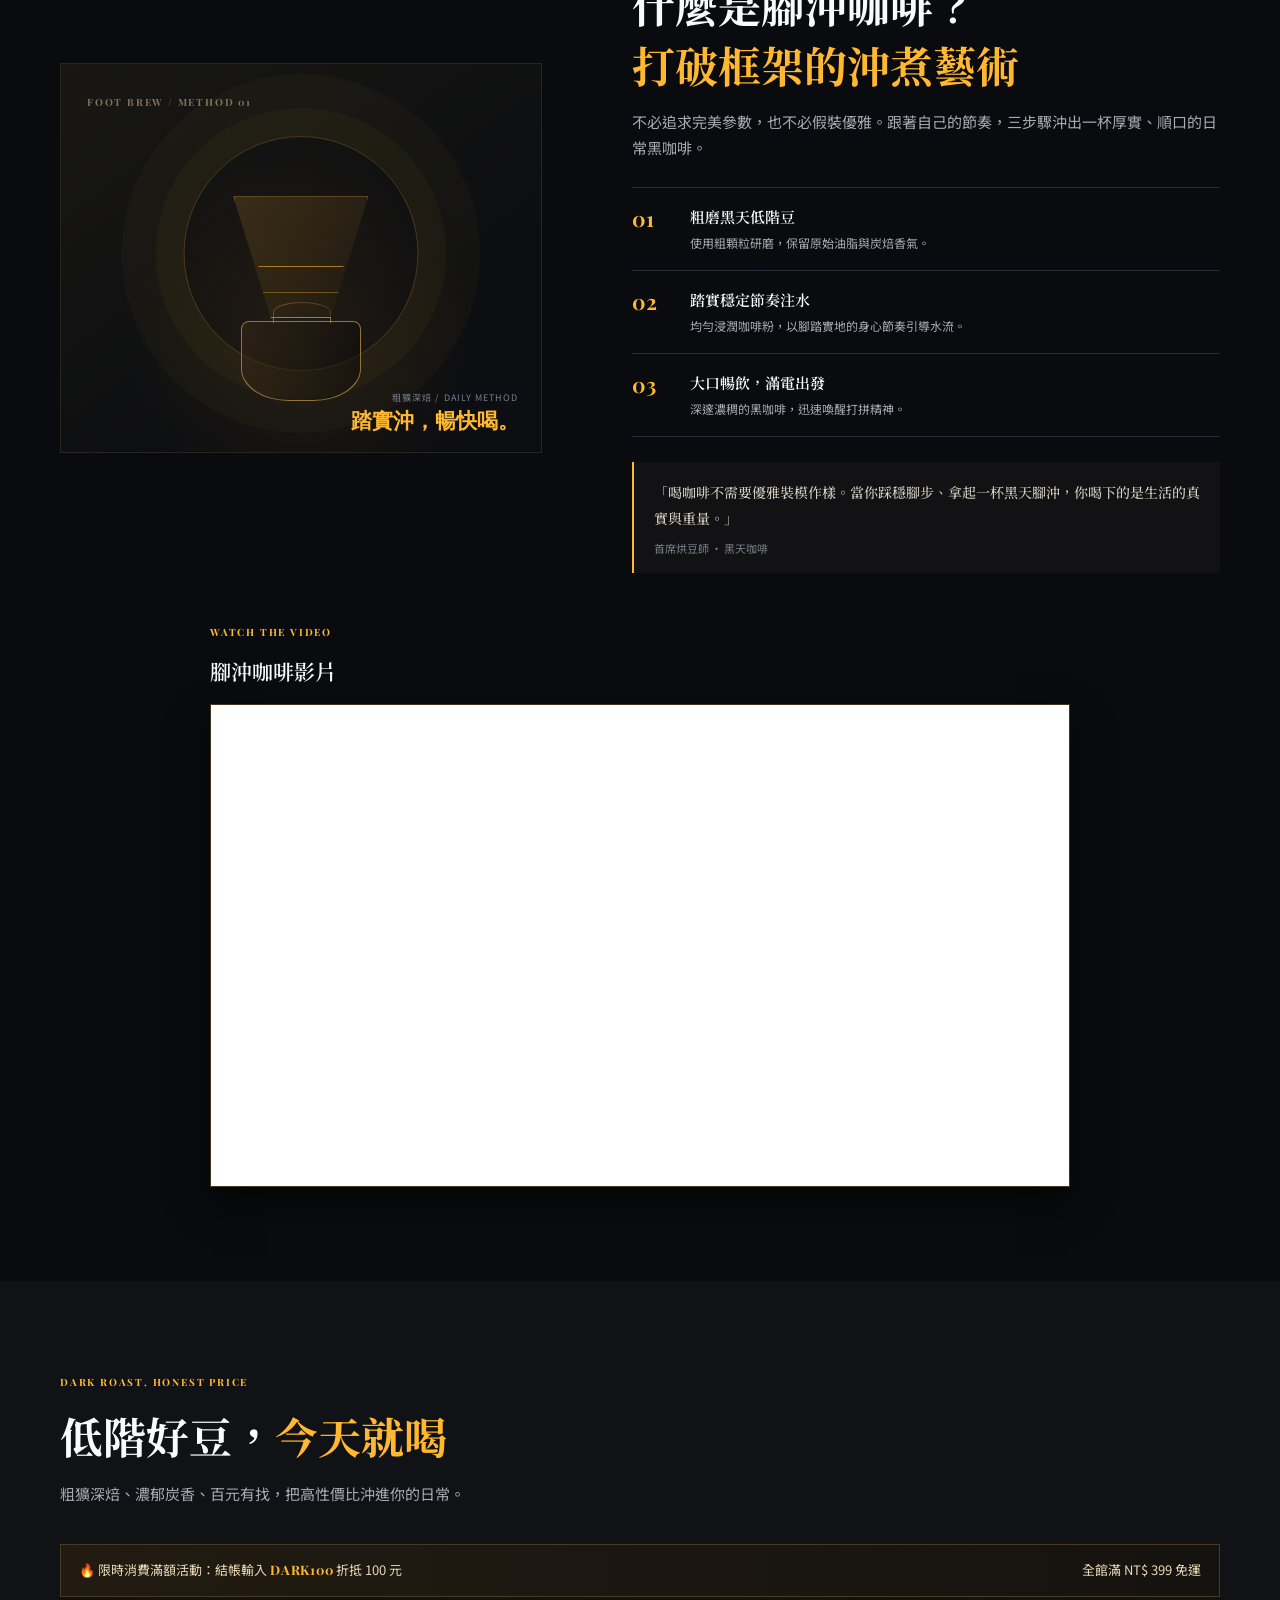
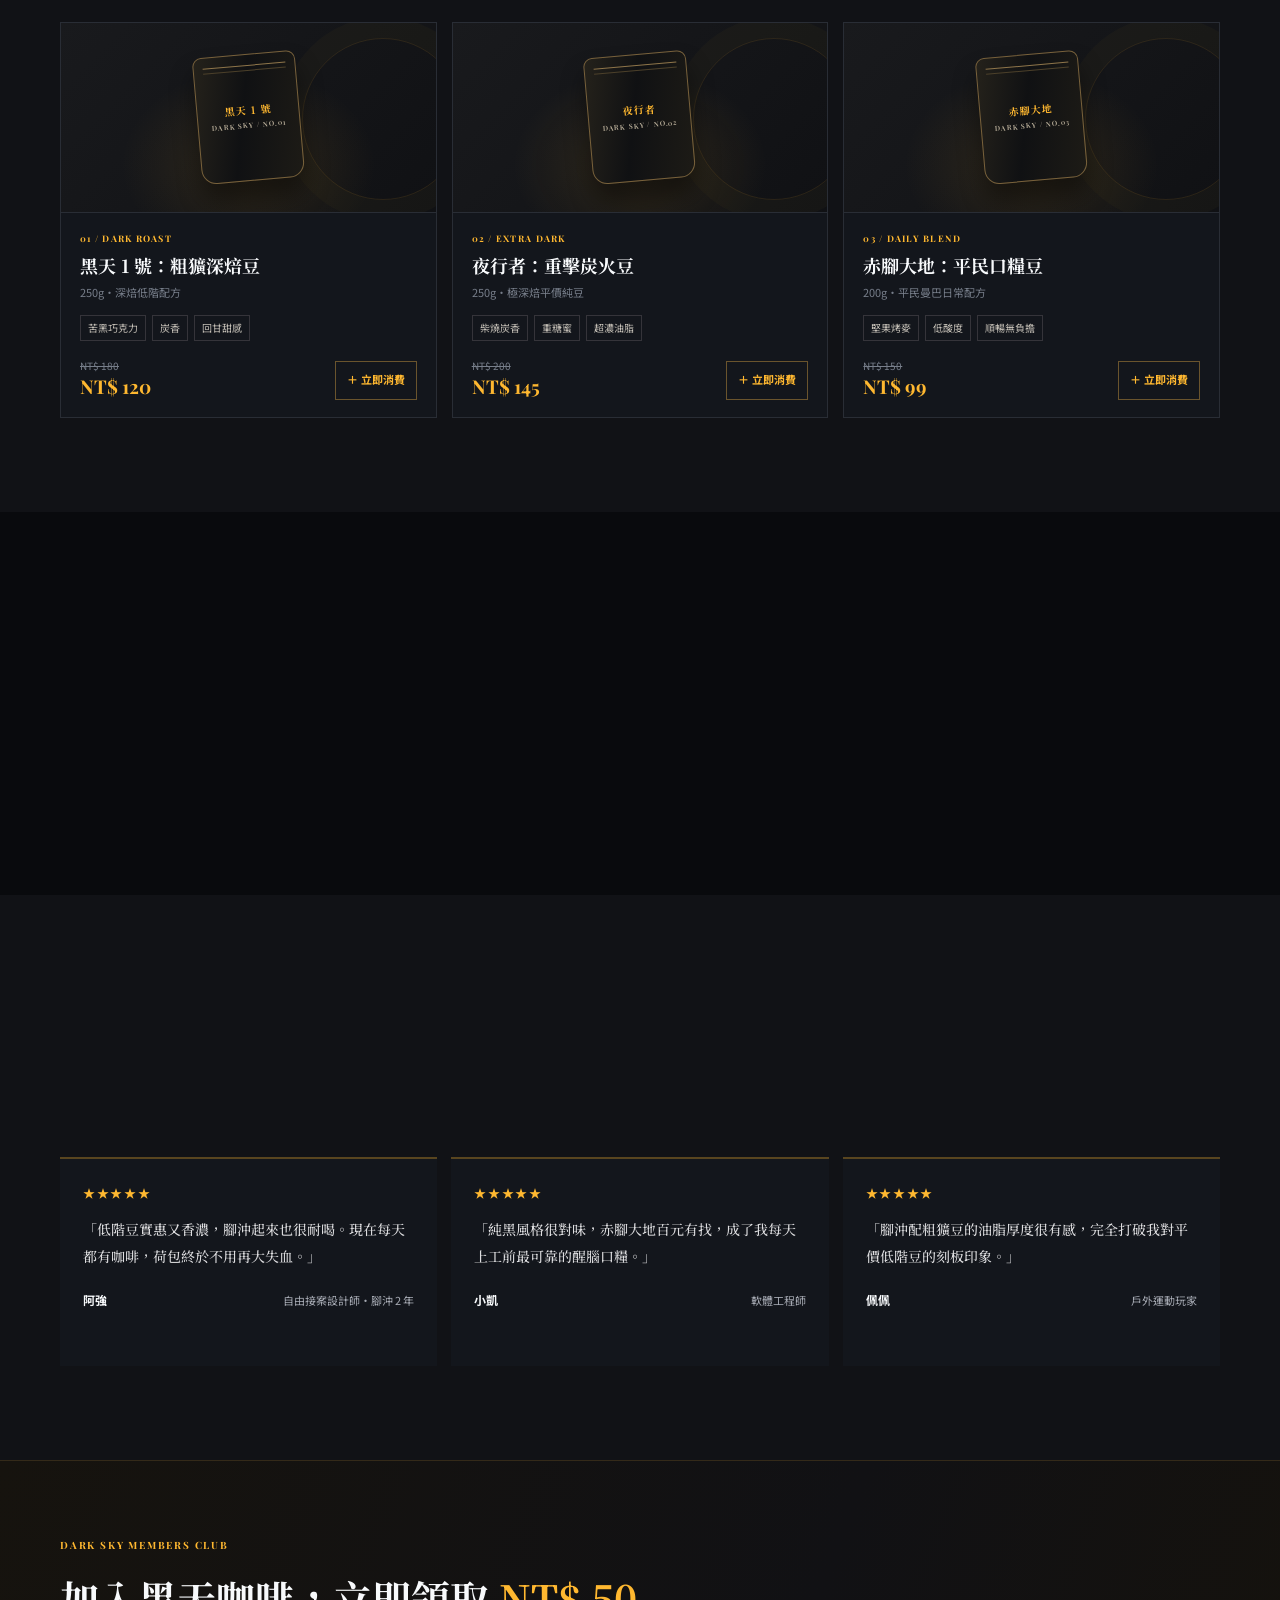
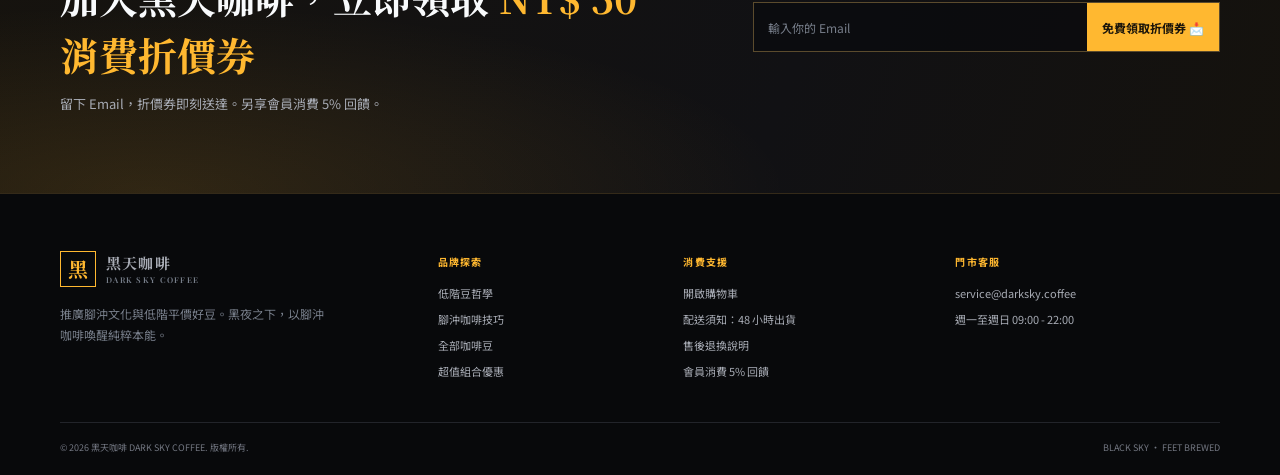
==== commit 48897a5b: "Implement feature X to enhance user experience and optimize performance" ====
--- a/onepage/index.html
+++ b/onepage/index.html
@@ -3,448 +3,554 @@
 <head>
   <meta charset="UTF-8">
   <meta name="viewport" content="width=device-width, initial-scale=1.0">
-  <meta name="description" content="藍天咖啡，為手沖咖啡愛好者挑選當季精品咖啡豆，讓每一杯都清澈、明亮、值得細品。">
-  <title>藍天咖啡｜讓風味，慢慢抵達</title>
+  <meta name="description" content="黑天咖啡專為腳沖咖啡喜好者打造，主打親民、耐萃、濃郁的低階咖啡豆，以純黑美學打破精品豆昂貴迷思。">
+  <meta name="theme-color" content="#090a0d">
+  <link rel="canonical" href="https://AA250013.github.io/WebPage_11525236/onepage3">
+  <meta property="og:url" content="https://AA250013.github.io/WebPage_11525236/onepage3">
+  <title>黑天咖啡 DARK SKY COFFEE｜腳沖咖啡喜好者的新選擇</title>
   <link rel="preconnect" href="https://fonts.googleapis.com">
   <link rel="preconnect" href="https://fonts.gstatic.com" crossorigin>
-  <link href="https://fonts.googleapis.com/css2?family=Noto+Sans+TC:wght@400;500;600;700&family=Noto+Serif+TC:wght@600;700;800;900&family=Playfair+Display:wght@600;700&display=swap" rel="stylesheet">
+  <link href="https://fonts.googleapis.com/css2?family=Noto+Sans+TC:wght@400;500;600;700&family=Noto+Serif+TC:wght@500;600;700;800&family=Playfair+Display:wght@600;700&display=swap" rel="stylesheet">
   <style>
     :root {
-      --navy: #062742;
-      --blue: #0c5b95;
-      --sky: #75c6e8;
-      --mist: #eaf5f7;
-      --cream: #fbfaf6;
-      --ink: #122534;
-      --muted: #607482;
-      --line: #d7e4e8;
-      --sand: #e5b66b;
-      --shadow: 0 18px 50px rgba(6, 39, 66, .13);
+      color-scheme: dark;
+      --bg-black: #090a0d;
+      --bg-card: #13161c;
+      --bg-card-hover: #1a1e27;
+      --border-dark: #292d35;
+      --amber: #ffb830;
+      --amber-hover: #e09f20;
+      --text-white: #f8fafc;
+      --text-gray: #a7abb4;
+      --text-dim: #777e8a;
+      --success: #65cf9a;
+      --danger: #f27878;
+      --shadow-dark: 0 16px 36px rgba(0, 0, 0, .6);
+      --shadow-amber: 0 8px 24px rgba(255, 184, 48, .2);
     }
-
     * { box-sizing: border-box; }
-    html { scroll-behavior: smooth; }
-    body {
-      margin: 0;
-      color: var(--ink);
-      background: var(--cream);
-      font: 16px/1.7 "Noto Sans TC", sans-serif;
-      -webkit-font-smoothing: antialiased;
-    }
+    html { scroll-behavior: smooth; scroll-padding-top: 88px; }
+    body { margin: 0; color: var(--text-white); background: var(--bg-black); font: 15px/1.75 "Noto Sans TC", sans-serif; -webkit-font-smoothing: antialiased; }
+    body.drawer-open { overflow: hidden; }
     a { color: inherit; text-decoration: none; }
     button, input { font: inherit; }
-    button { cursor: pointer; }
-    .wrap { width: min(1120px, calc(100% - 48px)); margin: 0 auto; }
-    .eyebrow {
-      display: flex;
-      align-items: center;
-      gap: 12px;
-      margin: 0 0 18px;
-      color: var(--blue);
-      font-size: 11px;
-      font-weight: 700;
-      letter-spacing: .18em;
+    button { color: inherit; cursor: pointer; }
+    :focus-visible { outline: 3px solid var(--amber); outline-offset: 4px; }
+    .wrap { width: min(1160px, calc(100% - 48px)); margin-inline: auto; }
+    .promo { min-height: 36px; display: flex; justify-content: center; align-items: center; gap: 10px; padding: 5px 16px; color: #d3d4d7; background: #101115; font-size: 11px; text-align: center; }
+    .promo-badge { padding: 1px 7px; color: var(--amber); background: #050608; border: 1px solid #4d3b1c; border-radius: 4px; font-size: 10px; font-weight: 700; white-space: nowrap; }
+    .site-header { position: sticky; z-index: 20; top: 0; border-bottom: 1px solid rgba(255,255,255,.07); background: rgba(9,10,13,.88); backdrop-filter: blur(12px); }
+    .nav { min-height: 72px; display: flex; align-items: center; justify-content: space-between; gap: 24px; }
+    .brand { display: inline-flex; flex: 0 0 auto; align-items: center; gap: 10px; }
+    .brand-mark { width: 36px; aspect-ratio: 1; display: grid; place-items: center; border: 1px solid var(--amber); color: var(--amber); font: 700 20px/1 "Noto Serif TC", serif; }
+    .brand-copy { display: grid; line-height: 1.15; }
+    .brand-copy strong { font: 700 15px/1.2 "Noto Serif TC", serif; letter-spacing: .08em; }
+    .brand-copy small { margin-top: 4px; color: var(--text-dim); font: 600 8px/1 "Playfair Display", serif; letter-spacing: .16em; }
+    .nav-links { display: flex; align-items: center; gap: clamp(14px, 2.2vw, 29px); }
+    .nav-links a { color: #c3c4c8; font-size: 12px; white-space: nowrap; transition: color .2s; }
+    .nav-links a:hover { color: var(--amber); }
+    .nav-actions { display: flex; align-items: center; gap: 10px; }
+    .cart-trigger { position: relative; min-height: 40px; display: inline-flex; align-items: center; gap: 8px; padding: 0 12px; border: 1px solid var(--border-dark); background: transparent; font-size: 12px; white-space: nowrap; }
+    .cart-trigger:hover { border-color: var(--amber); }
+    .cart-trigger svg { width: 17px; height: 17px; }
+    .cart-count { min-width: 18px; height: 18px; display: grid; place-items: center; padding-inline: 4px; border-radius: 10px; color: #17120a; background: var(--amber); font-size: 10px; font-weight: 700; }
+    .menu-toggle { width: 40px; height: 40px; display: none; place-items: center; border: 1px solid var(--border-dark); background: transparent; }
+    .menu-toggle svg { width: 19px; height: 19px; }
+    .hero { position: relative; overflow: hidden; isolation: isolate; border-bottom: 1px solid var(--border-dark); background: radial-gradient(ellipse at 83% 30%, rgba(116,76,23,.18), transparent 35%), linear-gradient(112deg, #0b0c0f 0%, #111216 55%, #090a0d 100%); }
+    .hero::after { position: absolute; z-index: -1; right: -200px; bottom: -450px; width: 820px; aspect-ratio: 1; border: 1px solid rgba(255,184,48,.09); border-radius: 50%; box-shadow: 0 0 0 65px rgba(255,184,48,.025), 0 0 0 145px rgba(255,184,48,.018); content: ""; }
+    .hero-grid { min-height: 615px; display: grid; grid-template-columns: 1.15fr .85fr; gap: 36px; align-items: center; padding-block: 75px 82px; }
+    .eyebrow { margin: 0 0 16px; color: var(--amber); font: 700 10px/1.5 "Playfair Display", "Noto Sans TC", serif; letter-spacing: .18em; }
+    .hero h1 { max-width: 690px; margin: 0; font: 800 clamp(42px, 5.2vw, 66px)/1.3 "Noto Serif TC", serif; }
+    .hero h1 span { color: var(--amber); }
+    .hero-lede { max-width: 545px; margin: 22px 0 0; color: var(--text-gray); font-size: 15px; }
+    .hero-checks { display: grid; grid-template-columns: repeat(3, max-content); gap: 9px 20px; margin: 25px 0 0; padding: 0; list-style: none; color: #d5d5d8; font-size: 11px; }
+    .hero-checks li::before { margin-right: 7px; color: var(--amber); content: "✓"; }
+    .hero-actions { display: flex; flex-wrap: wrap; gap: 11px; margin-top: 29px; }
+    .button { min-height: 48px; display: inline-flex; align-items: center; justify-content: center; gap: 9px; padding: 10px 19px; border: 1px solid transparent; border-radius: 2px; font-size: 13px; font-weight: 700; transition: transform .2s, background .2s, border-color .2s; }
+    .button:hover { transform: translateY(-2px); }
+    .button--amber { color: #1c160b; background: var(--amber); box-shadow: var(--shadow-amber); }
+    .button--amber:hover { background: #ffca65; }
+    .button--outline { border-color: #55545a; color: var(--text-white); background: transparent; }
+    .button--outline:hover { border-color: var(--amber); color: var(--amber); }
+    .hero-art { position: relative; min-height: 435px; display: grid; place-items: center; }
+    .roast-disc { position: absolute; top: 21px; right: 33px; width: 260px; aspect-ratio: 1; border: 1px solid rgba(255,184,48,.2); border-radius: 50%; background: radial-gradient(circle at 43% 42%, #25201a 0 15%, #171511 16% 38%, #100f0d 39% 57%, transparent 58%); box-shadow: 0 0 0 22px rgba(255,184,48,.025), inset 0 0 45px rgba(255,184,48,.08); }
+    .roast-disc::before, .roast-disc::after { position: absolute; top: 50%; left: 50%; width: 1px; height: 110%; background: rgba(255,184,48,.09); content: ""; transform: translate(-50%,-50%) rotate(42deg); }
+    .roast-disc::after { transform: translate(-50%,-50%) rotate(-42deg); }
+    .coffee-cup { position: relative; z-index: 2; width: 210px; height: 154px; margin-top: 100px; border: 1px solid #65543a; border-radius: 12px 12px 42% 42% / 10px 10px 30% 30%; background: linear-gradient(110deg, #28231b 0%, #111214 34%, #252019 68%, #101113 100%); box-shadow: 0 34px 34px rgba(0,0,0,.62), inset 10px 3px 14px rgba(255,255,255,.035); }
+    .coffee-cup::before { position: absolute; top: -9px; left: -1px; width: 100%; height: 19px; border: 1px solid #7e6335; border-radius: 50%; background: radial-gradient(ellipse, #1d100b 0 46%, #5d4423 49% 53%, #141314 57%); content: ""; }
+    .coffee-cup::after { position: absolute; top: 25px; right: -51px; width: 56px; height: 66px; border: 10px solid #6e593a; border-left: 0; border-radius: 0 40px 40px 0; content: ""; }
+    .cup-shadow { position: absolute; bottom: 57px; width: 295px; height: 25px; border-radius: 50%; background: rgba(0,0,0,.65); filter: blur(8px); }
+    .art-label { position: absolute; z-index: 3; top: 9px; left: 8px; display: grid; gap: 5px; }
+    .art-label strong { color: var(--amber); font: 700 11px/1.4 "Playfair Display", serif; letter-spacing: .17em; }
+    .art-label span { color: var(--text-dim); font-size: 10px; }
+    .art-stamp { position: absolute; right: 4px; bottom: 35px; display: grid; gap: 3px; color: var(--text-gray); font-size: 10px; text-align: right; }
+    .art-stamp b { color: var(--amber); font: 700 20px/1.2 "Playfair Display", serif; }
+    .spec-strip { display: grid; grid-template-columns: repeat(4, 1fr); border-top: 1px solid var(--border-dark); background: rgba(8,9,11,.62); }
+    .spec-item { min-height: 82px; display: grid; align-content: center; gap: 3px; padding: 12px 17px; border-right: 1px solid var(--border-dark); }
+    .spec-item:last-child { border-right: 0; }
+    .spec-item small { color: var(--text-dim); font-size: 10px; }
+    .spec-item strong { font-size: 12px; font-weight: 600; }
+    .section { padding-block: 94px; }
+    .section-heading { max-width: 760px; margin-bottom: 37px; }
+    .section-heading h2, .section-title { margin: 0; font: 700 clamp(29px, 3.8vw, 43px)/1.4 "Noto Serif TC", serif; }
+    .section-heading > p:last-child { max-width: 590px; margin: 14px 0 0; color: var(--text-gray); }
+    .amber-text { color: var(--amber); }
+    .philosophy { background: linear-gradient(180deg, #101115, #0c0d10); }
+    .philosophy-grid { display: grid; grid-template-columns: repeat(3, 1fr); gap: 13px; }
+    .principle { min-height: 225px; padding: 25px 25px 23px; border: 1px solid var(--border-dark); background: rgba(19,22,28,.72); transition: background .2s, border-color .2s, transform .2s; }
+    .principle:hover { border-color: #574521; background: var(--bg-card-hover); transform: translateY(-3px); }
+    .principle-number { color: var(--amber); font: 700 12px/1 "Playfair Display", serif; letter-spacing: .12em; }
+    .principle h3 { margin: 24px 0 10px; font: 700 19px/1.5 "Noto Serif TC", serif; }
+    .principle p { margin: 0; color: var(--text-gray); font-size: 13px; }
+    .brew-section { background: #0a0b0e; }
+    .brew-grid { display: grid; grid-template-columns: .9fr 1.1fr; gap: clamp(42px, 8vw, 90px); align-items: center; }
+    .video-feature { max-width: 860px; margin: 52px auto 0; }
+    .video-feature h3 { margin: 0 0 16px; font: 600 21px/1.5 "Noto Serif TC", serif; }
+    .video-frame { position: relative; overflow: hidden; aspect-ratio: 16 / 9; border: 1px solid #44371f; background: #000; box-shadow: var(--shadow-dark); }
+    .video-preview { position: absolute; inset: 0; display: grid; place-items: center; overflow: hidden; background: radial-gradient(ellipse at 50% 50%, #3a2a14, #111); }
+    .video-preview::after { position: absolute; inset: 0; background: linear-gradient(0deg, rgba(0,0,0,.68), transparent 55%); content: ""; }
+    .video-preview img { position: absolute; width: 100%; height: 100%; object-fit: cover; opacity: .76; }
+    .video-play { position: relative; z-index: 1; display: grid; justify-items: center; gap: 12px; color: #fff; font-size: 13px; font-weight: 700; text-shadow: 0 2px 8px #000; }
+    .video-play::before { width: 64px; height: 46px; display: grid; place-items: center; border-radius: 12px; color: #17120a; background: var(--amber); box-shadow: 0 6px 24px rgba(0,0,0,.4); font-size: 20px; content: "▶"; }
+    .video-preview:hover .video-play::before { background: #ffca65; }
+    .video-frame iframe { position: absolute; inset: 0; width: 100%; height: 100%; border: 0; }
+    .brew-visual { position: relative; min-height: 390px; overflow: hidden; border: 1px solid #28251e; background: radial-gradient(ellipse at 50% 70%, rgba(105,70,25,.22), transparent 50%), linear-gradient(145deg, #181713, #0d0e11 68%); }
+    .brew-visual::before { position: absolute; top: 31px; left: 26px; color: #807158; font: 700 10px/1.4 "Playfair Display", serif; letter-spacing: .18em; content: "FOOT BREW / METHOD 01"; }
+    .brew-ring { position: absolute; top: 72px; left: 50%; width: 235px; aspect-ratio: 1; border: 1px solid rgba(255,184,48,.24); border-radius: 50%; box-shadow: 0 0 0 28px rgba(255,184,48,.035), 0 0 0 62px rgba(255,184,48,.025); transform: translateX(-50%); }
+    .brew-filter { position: absolute; z-index: 2; top: 132px; left: 50%; width: 135px; height: 122px; border: 1px solid #a87b34; background: linear-gradient(130deg, rgba(255,184,48,.15), rgba(30,25,17,.8)); clip-path: polygon(0 0,100% 0,72% 100%,28% 100%); transform: translateX(-50%); }
+    .brew-filter::after { position: absolute; right: 24px; bottom: 24px; left: 24px; height: 25px; border-top: 1px solid rgba(255,184,48,.6); border-bottom: 1px solid rgba(255,184,48,.35); content: ""; }
+    .brew-server { position: absolute; top: 257px; left: 50%; width: 120px; height: 80px; border: 1px solid #95723e; border-radius: 8px 8px 40% 40%; background: linear-gradient(100deg, rgba(55,40,22,.55), rgba(8,9,10,.5)); transform: translateX(-50%); }
+    .brew-server::before { position: absolute; top: -20px; left: 31px; width: 56px; height: 20px; border: 1px solid #95723e; border-bottom: 0; border-radius: 50% 50% 0 0; content: ""; }
+    .brew-caption { position: absolute; right: 22px; bottom: 17px; color: var(--text-dim); text-align: right; }
+    .brew-caption span { display: block; font-size: 9px; letter-spacing: .12em; }
+    .brew-caption strong { color: var(--amber); font: 700 21px/1.25 "Playfair Display", serif; }
+    .brew-copy > p:not(.eyebrow) { margin: 14px 0 25px; color: var(--text-gray); }
+    .steps { border-top: 1px solid var(--border-dark); }
+    .step { display: grid; grid-template-columns: 46px 1fr; gap: 12px; padding: 17px 0; border-bottom: 1px solid var(--border-dark); }
+    .step-number { color: var(--amber); font: 700 21px/1.3 "Playfair Display", serif; }
+    .step h3 { margin: 0; font: 600 15px/1.6 "Noto Serif TC", serif; }
+    .step p { margin: 3px 0 0; color: var(--text-gray); font-size: 12px; }
+    .quote { margin: 25px 0 0; padding: 17px 20px; border-left: 2px solid var(--amber); color: #d8d1c5; background: #121214; font: 500 14px/1.9 "Noto Serif TC", serif; }
+    .quote cite { display: block; margin-top: 8px; color: var(--text-dim); font: 11px/1.5 "Noto Sans TC", sans-serif; }
+    .products { background: #111216; }
+    .promo-code { display: flex; align-items: center; justify-content: space-between; gap: 16px; margin: 0 0 25px; padding: 14px 18px; border: 1px solid #493b21; color: #ead9b7; background: linear-gradient(90deg, #211b11, #15130f); font-size: 13px; }
+    .promo-code b { color: var(--amber); font-family: "Playfair Display", serif; letter-spacing: .06em; }
+    .product-grid { display: grid; grid-template-columns: repeat(3, 1fr); gap: 15px; }
+    .product { min-width: 0; display: flex; flex-direction: column; border: 1px solid var(--border-dark); background: var(--bg-card); transition: border-color .2s, background .2s; }
+    .product:hover { border-color: #594622; background: var(--bg-card-hover); }
+    .product-art { position: relative; min-height: 190px; display: grid; place-items: center; overflow: hidden; border-bottom: 1px solid var(--border-dark); background: radial-gradient(ellipse at 50% 75%, rgba(255,184,48,.12), transparent 48%), linear-gradient(135deg,#191a1d,#101114); }
+    .product-art::before { position: absolute; top: 15px; right: -28px; width: 160px; height: 160px; border: 1px solid rgba(255,184,48,.11); border-radius: 50%; box-shadow: 0 0 0 21px rgba(255,184,48,.025); content: ""; }
+    .bean-bag { position: relative; width: 103px; height: 127px; display: grid; align-content: center; justify-items: center; gap: 6px; border: 1px solid #78613b; border-radius: 9px 9px 15px 15px; background: linear-gradient(100deg,#25221b,#101113 45%,#1d1b16); box-shadow: 0 17px 24px rgba(0,0,0,.45); transform: rotate(-5deg); }
+    .bean-bag::before { position: absolute; top: 10px; right: 9px; left: 9px; height: 4px; border-top: 1px solid #8e754a; border-bottom: 1px solid #4c402a; content: ""; }
+    .bean-bag span { color: var(--amber); font: 700 10px/1 "Noto Serif TC", serif; letter-spacing: .1em; }
+    .bean-bag small { color: #bbb09b; font: 600 7px/1.2 "Playfair Display", serif; letter-spacing: .12em; }
+    .product-content { flex: 1; display: flex; flex-direction: column; padding: 19px 19px 17px; }
+    .product-kicker { color: var(--amber); font: 700 9px/1.4 "Playfair Display", serif; letter-spacing: .14em; }
+    .product h3 { margin: 8px 0 4px; font: 700 18px/1.5 "Noto Serif TC", serif; }
+    .product-meta { margin: 0; color: var(--text-dim); font-size: 11px; }
+    .tags { display: flex; flex-wrap: wrap; gap: 6px; margin: 13px 0 18px; }
+    .tags span { padding: 3px 7px; border: 1px solid #35343a; color: #c5c0b7; font-size: 10px; }
+    .product-bottom { display: flex; align-items: end; justify-content: space-between; gap: 12px; margin-top: auto; }
+    .price { display: grid; line-height: 1.4; }
+    .price del { color: var(--text-dim); font-size: 10px; }
+    .price strong { color: var(--amber); font: 700 19px/1.4 "Playfair Display", "Noto Sans TC", serif; }
+    .add-button { min-height: 39px; padding: 7px 11px; border: 1px solid #6a542d; color: var(--amber); background: transparent; font-size: 11px; font-weight: 700; white-space: nowrap; transition: background .2s, color .2s; }
+    .add-button:hover { color: #1a1409; background: var(--amber); }
+    .bundle { padding-block: 76px; background: #090a0d; }
+    .bundle-panel { position: relative; display: grid; grid-template-columns: 1.1fr .9fr; gap: 35px; align-items: center; overflow: hidden; padding: 38px 42px; border: 1px solid #57441f; background: radial-gradient(ellipse at 85% 50%, rgba(255,184,48,.11), transparent 40%), #141416; }
+    .bundle-panel::after { position: absolute; right: -95px; bottom: -188px; width: 345px; aspect-ratio: 1; border: 1px solid rgba(255,184,48,.12); border-radius: 50%; box-shadow: 0 0 0 32px rgba(255,184,48,.025); content: ""; }
+    .bundle-copy, .bundle-price { position: relative; z-index: 1; }
+    .bundle h2 { margin: 0; font: 700 clamp(23px,3vw,34px)/1.45 "Noto Serif TC", serif; }
+    .bundle-copy > p:not(.eyebrow) { margin: 13px 0 18px; color: var(--text-gray); font-size: 13px; }
+    .bundle-includes { display: flex; flex-wrap: wrap; gap: 8px 16px; padding: 0; margin: 0; list-style: none; color: #d0c8b9; font-size: 11px; }
+    .bundle-includes li::before { margin-right: 6px; color: var(--amber); content: "+"; }
+    .bundle-price { padding-left: 28px; border-left: 1px solid var(--border-dark); }
+    .bundle-price small { display: block; color: var(--text-gray); font-size: 11px; }
+    .bundle-price del { color: var(--text-dim); font-size: 13px; }
+    .bundle-price strong { display: block; margin: 0 0 13px; color: var(--amber); font: 700 39px/1.35 "Playfair Display", "Noto Sans TC", serif; }
+    .bundle-price .button { width: 100%; }
+    .reviews { background: #111216; }
+    .review-grid { display: grid; grid-template-columns: repeat(3, 1fr); gap: 14px; }
+    .review { min-height: 209px; padding: 23px; border-top: 2px solid #59451f; background: var(--bg-card); }
+    .stars { color: var(--amber); font-size: 12px; letter-spacing: .14em; }
+    .review blockquote { margin: 13px 0 20px; color: #dedee0; font: 500 14px/1.9 "Noto Serif TC", serif; }
+    .reviewer { display: flex; justify-content: space-between; gap: 10px; align-items: baseline; color: var(--text-gray); font-size: 11px; }
+    .reviewer strong { color: var(--text-white); font-size: 12px; }
+    .vip { position: relative; overflow: hidden; padding-block: 77px; border-block: 1px solid #342a19; background: radial-gradient(ellipse at 12% 100%, rgba(255,184,48,.12), transparent 40%), linear-gradient(110deg,#16130e,#111114 62%,#15120d); }
+    .vip-grid { display: grid; grid-template-columns: 1fr minmax(310px,.72fr); gap: 45px; align-items: center; }
+    .vip h2 { max-width: 610px; margin: 0; font: 700 clamp(26px,3.5vw,39px)/1.45 "Noto Serif TC", serif; }
+    .vip p:not(.eyebrow) { margin: 11px 0 0; color: var(--text-gray); font-size: 13px; }
+    .subscribe-form { display: flex; min-height: 50px; border: 1px solid #5b4b2d; background: rgba(9,10,13,.65); }
+    .subscribe-form input { min-width: 0; flex: 1; padding: 0 14px; border: 0; color: var(--text-white); outline: none; background: transparent; font-size: 12px; }
+    .subscribe-form input::placeholder { color: var(--text-dim); }
+    .subscribe-form button { padding: 0 15px; border: 0; color: #1b150a; background: var(--amber); font-size: 12px; font-weight: 700; white-space: nowrap; }
+    .subscribe-form button:hover { background: #ffca65; }
+    .site-footer { padding: 57px 0 20px; color: var(--text-gray); background: #08090b; }
+    .footer-grid { display: grid; grid-template-columns: 1.3fr .8fr .9fr 1fr; gap: 34px; padding-bottom: 40px; }
+    .footer-brand p { max-width: 275px; margin: 16px 0 0; color: var(--text-dim); font-size: 12px; }
+    .footer-title { margin: 2px 0 13px; color: var(--amber); font-size: 10px; font-weight: 700; letter-spacing: .12em; }
+    .footer-links { display: grid; gap: 7px; font-size: 11px; }
+    .footer-links a:hover { color: var(--amber); }
+    .footer-links address { font-style: normal; }
+    .footer-bottom { display: flex; justify-content: space-between; gap: 15px; padding-top: 17px; border-top: 1px solid #22242a; color: #737782; font-size: 9px; }
+    .overlay { position: fixed; z-index: 39; inset: 0; visibility: hidden; background: rgba(0,0,0,.62); opacity: 0; transition: opacity .25s, visibility .25s; }
+    .overlay.open { visibility: visible; opacity: 1; }
+    .cart-drawer { position: fixed; z-index: 40; top: 0; right: 0; bottom: 0; width: min(430px,100%); display: flex; flex-direction: column; border-left: 1px solid var(--border-dark); background: #101115; box-shadow: var(--shadow-dark); transform: translateX(102%); transition: transform .28s ease; }
+    .cart-drawer.open { transform: translateX(0); }
+    .cart-head { display: flex; align-items: center; justify-content: space-between; padding: 20px 22px; border-bottom: 1px solid var(--border-dark); }
+    .cart-head h2 { margin: 0; font: 700 20px/1.4 "Noto Serif TC", serif; }
+    .icon-button { width: 38px; height: 38px; display: grid; place-items: center; border: 1px solid var(--border-dark); background: transparent; }
+    .icon-button:hover { border-color: var(--amber); color: var(--amber); }
+    .icon-button svg { width: 18px; height: 18px; }
+    .cart-items { flex: 1; overflow-y: auto; padding: 8px 22px; }
+    .cart-empty { padding: 50px 10px; color: var(--text-gray); text-align: center; }
+    .cart-empty strong { display: block; margin-bottom: 8px; color: var(--text-white); font: 600 16px/1.5 "Noto Serif TC", serif; }
+    .cart-row { display: grid; grid-template-columns: 1fr auto 34px; gap: 12px; align-items: center; padding: 16px 0; border-bottom: 1px solid var(--border-dark); }
+    .cart-row strong { display: block; font-size: 12px; }
+    .cart-row small { color: var(--text-dim); font-size: 10px; }
+    .cart-row .row-price { color: var(--amber); font: 700 14px/1.4 "Playfair Display", "Noto Sans TC", serif; white-space: nowrap; }
+    .remove-item { width: 32px; height: 32px; display: grid; place-items: center; border: 1px solid #493034; color: var(--danger); background: transparent; }
+    .remove-item:hover { background: #321b20; }
+    .remove-item svg { width: 15px; height: 15px; }
+    .cart-foot { padding: 18px 22px 22px; border-top: 1px solid var(--border-dark); }
+    .shipping-note { margin: 0 0 13px; color: var(--text-gray); font-size: 11px; }
+    .shipping-note strong { color: var(--amber); }
+    .cart-total { display: flex; justify-content: space-between; margin-bottom: 15px; font-size: 13px; }
+    .cart-total strong { color: var(--amber); font: 700 20px/1.4 "Playfair Display", "Noto Sans TC", serif; }
+    .checkout { width: 100%; }
+    .toast { position: fixed; z-index: 60; right: 24px; bottom: 24px; max-width: min(380px,calc(100vw - 48px)); padding: 13px 17px; border: 1px solid #57441f; border-left: 3px solid var(--amber); color: var(--text-white); background: #17171a; box-shadow: var(--shadow-dark); font-size: 12px; opacity: 0; pointer-events: none; transform: translateY(20px); transition: opacity .22s, transform .22s; }
+    .toast.show { opacity: 1; transform: translateY(0); }
+    .reveal { opacity: 0; transform: translateY(16px); transition: opacity .6s ease, transform .6s ease; }
+    .reveal.visible { opacity: 1; transform: none; }
+    @media (max-width: 960px) {
+      .hero-grid { grid-template-columns: 1fr; gap: 0; padding-block: 70px 20px; }
+      .hero-copy { max-width: 760px; }
+      .hero-art { min-height: 300px; margin-top: -5px; }
+      .roast-disc { top: 0; right: calc(50% - 165px); width: 215px; }
+      .coffee-cup { margin-top: 80px; transform: scale(.83); }
+      .cup-shadow { bottom: 26px; }
+      .art-label { top: 3px; left: 10%; }
+      .art-stamp { right: 9%; bottom: 10px; }
+      .philosophy-grid { grid-template-columns: 1fr; }
+      .principle { min-height: unset; }
+      .principle h3 { margin-top: 14px; }
+      .footer-grid { grid-template-columns: repeat(2,1fr); }
+      .footer-brand { grid-column: 1/-1; }
     }
-    .eyebrow::before { width: 28px; height: 1px; background: currentColor; content: ""; }
-    .section-title {
-      margin: 0;
-      font: 800 clamp(30px, 4vw, 46px)/1.28 "Noto Serif TC", serif;
-      letter-spacing: .045em;
+    @media (max-width: 768px) {
+      html { scroll-padding-top: 74px; }
+      .wrap { width: min(100% - 36px,1160px); }
+      .promo { min-height: 34px; gap: 7px; font-size: 10px; }
+      .nav { min-height: 64px; gap: 9px; }
+      .nav-links { position: absolute; top: 64px; right: -18px; left: -18px; max-height: 0; display: grid; gap: 0; overflow: hidden; border-bottom: 0 solid var(--border-dark); background: #101115; transition: max-height .25s ease, border-width .25s; }
+      .nav-links.open { max-height: 320px; border-bottom-width: 1px; }
+      .nav-links a { padding: 12px 21px; border-top: 1px solid #202127; font-size: 13px; }
+      .nav-actions { margin-left: auto; }
+      .cart-trigger { width: 40px; height: 40px; min-height: 40px; justify-content: center; padding: 0; }
+      .cart-trigger .cart-label { display: none; }
+      .cart-count { position: absolute; top: -6px; right: -6px; }
+      .menu-toggle { display: grid; }
+      .hero-grid { padding-top: 57px; }
+      .hero h1 { font-size: clamp(38px, 8vw, 55px); }
+      .hero-checks { grid-template-columns: 1fr; gap: 5px; }
+      .hero-art { min-height: 265px; }
+      .roast-disc { right: calc(50% - 133px); width: 180px; }
+      .coffee-cup { transform: scale(.72); }
+      .cup-shadow { bottom: 8px; width: 230px; }
+      .art-label { left: 2%; }
+      .art-stamp { right: 2%; bottom: 1px; }
+      .spec-strip { grid-template-columns: repeat(2,1fr); }
+      .spec-item { min-height: 67px; border-bottom: 1px solid var(--border-dark); }
+      .spec-item:nth-child(2) { border-right: 0; }
+      .spec-item:nth-child(n+3) { border-bottom: 0; }
+      .section { padding-block: 72px; }
+      .brew-grid { grid-template-columns: 1fr; }
+      .brew-visual { min-height: 340px; }
+      .brew-ring { top: 54px; width: 205px; }
+      .brew-filter { top: 112px; }
+      .brew-server { top: 237px; }
+      .product-grid { grid-template-columns: repeat(2,minmax(0,1fr)); }
+      .product:last-child { grid-column: 1/-1; }
+      .bundle-panel { grid-template-columns: 1fr; gap: 24px; padding: 29px 25px; }
+      .bundle-price { padding: 20px 0 0; border-top: 1px solid var(--border-dark); border-left: 0; }
+      .bundle-price strong { display: inline-block; margin: 0 0 0 11px; }
+      .review-grid { grid-template-columns: 1fr; }
+      .review { min-height: unset; }
+      .vip-grid { grid-template-columns: 1fr; gap: 22px; }
     }
-    .text-blue { color: var(--blue); }
-    .button, .outline-link {
-      display: inline-flex;
-      min-height: 50px;
-      align-items: center;
-      justify-content: center;
-      padding: 10px 23px;
-      border: 1px solid transparent;
-      border-radius: 2px;
-      font-size: 14px;
-      font-weight: 700;
-      letter-spacing: .04em;
-      transition: transform .25s ease, background-color .25s ease, color .25s ease, border-color .25s ease;
-    }
-    .button:hover, .outline-link:hover { transform: translateY(-2px); }
-    .button--sand { color: var(--navy); background: var(--sand); }
-    .button--sand:hover { background: #f1cb8b; }
-    .button--dark { color: var(--navy); background: #fff; }
-    .outline-link { border-color: rgba(255,255,255,.72); color: #fff; }
-    .outline-link:hover { color: var(--navy); background: #fff; }
-    :focus-visible { outline: 3px solid var(--sky); outline-offset: 4px; }
-
-    /* Header & hero */
-    .site-header { position: absolute; z-index: 20; top: 0; left: 0; width: 100%; border-bottom: 1px solid rgba(255,255,255,.28); }
-    .nav { min-height: 78px; display: flex; align-items: center; justify-content: space-between; gap: 20px; }
-    .brand { display: inline-flex; align-items: center; gap: 11px; color: #fff; }
-    .brand-mark { width: 29px; height: 29px; display: grid; place-items: center; border: 1px solid var(--sky); border-radius: 50%; color: var(--sky); font: 700 16px/1 "Playfair Display", serif; }
-    .brand-copy { display: grid; line-height: 1.05; }
-    .brand-copy strong { font-size: 13px; letter-spacing: .08em; }
-    .brand-copy small { margin-top: 4px; font-size: 8px; letter-spacing: .18em; opacity: .7; }
-    .nav-links { display: flex; align-items: center; gap: clamp(16px, 2.4vw, 31px); }
-    .nav-links a { position: relative; color: #fff; font-size: 13px; font-weight: 500; white-space: nowrap; }
-    .nav-links a:not(.nav-cta)::after { position: absolute; right: 0; bottom: -5px; left: auto; width: 0; height: 1px; background: var(--sky); content: ""; transition: width .25s ease; }
-    .nav-links a:not(.nav-cta):hover::after { right: auto; left: 0; width: 100%; }
-    .nav-links .nav-cta { padding: 8px 13px; border: 1px solid rgba(255,255,255,.72); }
-    .nav-links .nav-cta:hover { color: var(--navy); background: #fff; }
-    .menu-toggle { display: none; width: 42px; height: 42px; border: 1px solid rgba(255,255,255,.7); color: #fff; background: transparent; font-size: 23px; line-height: 1; }
-
-    .hero { position: relative; min-height: 704px; overflow: hidden; color: #fff; background: var(--navy); isolation: isolate; }
-    .hero::before { position: absolute; z-index: -2; top: -320px; right: -210px; width: 810px; height: 810px; border-radius: 50%; background: radial-gradient(circle, rgba(117,198,232,.38), rgba(12,91,149,.18) 38%, transparent 69%); content: ""; }
-    .hero::after { position: absolute; z-index: -1; right: 12%; bottom: -430px; width: 780px; height: 780px; border: 1px solid rgba(117,198,232,.18); border-radius: 50%; box-shadow: 0 0 0 65px rgba(117,198,232,.035), 0 0 0 154px rgba(117,198,232,.025); content: ""; }
-    .hero-grid { min-height: 704px; display: grid; grid-template-columns: 1.02fr .98fr; gap: 45px; align-items: center; padding: 122px 0 72px; }
-    .hero-copy { position: relative; z-index: 2; }
-    .hero .eyebrow { color: var(--sky); }
-    .hero h1 { max-width: 650px; margin: 0 0 23px; font: 800 clamp(42px, 5.5vw, 68px)/1.22 "Noto Serif TC", serif; letter-spacing: .05em; }
-    .hero h1 span { color: var(--sky); }
-    .hero-lede { max-width: 500px; margin: 0; color: rgba(255,255,255,.79); font-size: 16px; }
-    .hero-actions { display: flex; flex-wrap: wrap; gap: 12px; margin-top: 31px; }
-    .hero-note { margin: 31px 0 0; color: rgba(255,255,255,.55); font: 600 11px/1.5 "Playfair Display", serif; letter-spacing: .16em; }
-    .scroll-cue { position: absolute; bottom: 35px; left: 0; display: flex; align-items: center; gap: 10px; color: rgba(255,255,255,.63); font-size: 10px; font-weight: 600; letter-spacing: .18em; }
-    .scroll-cue::before { width: 38px; height: 1px; background: var(--sky); content: ""; }
-
-    .hero-art { position: relative; align-self: stretch; min-height: 470px; overflow: hidden; }
-    .hero-art .sun { position: absolute; top: 52px; right: 54px; width: clamp(138px, 18vw, 200px); aspect-ratio: 1; border-radius: 50%; background: #b9e8f5; box-shadow: 0 0 0 27px rgba(117,198,232,.09), 0 0 0 59px rgba(117,198,232,.045); }
-    .mountain { position: absolute; right: -11%; bottom: 6px; width: 116%; height: 260px; transform: skewY(-9deg); transform-origin: right bottom; background: linear-gradient(146deg, transparent 0 27%, rgba(61,145,184,.36) 27.3% 48%, rgba(17,97,143,.77) 48.3%); clip-path: polygon(0 62%, 28% 20%, 44% 57%, 68% 4%, 100% 57%, 100% 100%, 0 100%); }
-    .mountain--back { right: 13%; bottom: 98px; width: 108%; height: 220px; opacity: .46; transform: skewY(-4deg); background: #2a81ae; clip-path: polygon(0 84%, 31% 30%, 45% 62%, 66% 9%, 100% 66%, 100% 100%, 0 100%); }
-    .horizon { position: absolute; right: -4%; bottom: 0; width: 116%; height: 112px; background: linear-gradient(90deg, rgba(7,45,75,.5), #0d5684); transform: skewY(-4deg); }
-    .coffee-vessel { position: absolute; z-index: 4; right: 18%; bottom: 36px; width: 192px; height: 274px; filter: drop-shadow(18px 22px 14px rgba(0,0,0,.22)); }
-    .vessel-neck { position: absolute; top: 0; left: 62px; width: 68px; height: 42px; border: 7px solid #b3e2ef; border-bottom: 0; border-radius: 50% 50% 0 0; background: rgba(6,39,66,.62); }
-    .vessel-body { position: absolute; top: 33px; left: 18px; width: 150px; height: 212px; border: 7px solid #b3e2ef; border-radius: 31% 31% 42% 42% / 12% 12% 37% 37%; background: linear-gradient(90deg, rgba(30,112,151,.9), rgba(5,35,60,.9) 45%, rgba(83,167,198,.8)); overflow: hidden; }
-    .vessel-body::before { position: absolute; top: 15px; left: 0; width: 100%; height: 5px; background: rgba(197,237,244,.8); box-shadow: 0 48px rgba(197,237,244,.25), 0 95px rgba(197,237,244,.18), 0 145px rgba(197,237,244,.13); content: ""; }
-    .vessel-body::after { position: absolute; top: 5px; left: 48%; width: 24px; height: 200px; border-radius: 50%; background: rgba(218,247,251,.17); content: ""; }
-    .vessel-handle { position: absolute; right: 0; bottom: 49px; width: 62px; height: 98px; border: 10px solid #a9dce9; border-left: 0; border-radius: 0 53px 53px 0; }
-    .art-label { position: absolute; z-index: 5; right: 0; bottom: 64px; display: grid; gap: 3px; color: rgba(255,255,255,.73); font-size: 11px; letter-spacing: .1em; text-align: right; }
-    .art-label strong { color: var(--sky); font: 700 22px/1 "Playfair Display", serif; }
-
-    /* Story */
-    .story { padding: 118px 0; background: #fff; }
-    .story-grid { display: grid; grid-template-columns: .9fr 1.1fr; gap: clamp(45px, 8vw, 105px); align-items: center; }
-    .story-visual { position: relative; min-height: 416px; }
-    .seal { position: absolute; top: 0; left: 0; width: 310px; height: 310px; display: grid; place-items: center; border: 1px solid #a8d2df; border-radius: 50%; color: var(--blue); background: radial-gradient(circle at 35% 30%, #fff 0, #eaf6f8 68%, #d9edf1 100%); }
-    .seal::before, .seal::after { position: absolute; border: 1px solid rgba(12,91,149,.25); border-radius: 50%; content: ""; }
-    .seal::before { inset: 17px; }
-    .seal::after { inset: 44px; border-style: dashed; }
-    .seal-inner { position: relative; z-index: 1; display: grid; gap: 7px; text-align: center; }
-    .seal-inner b { font: 700 42px/1 "Playfair Display", serif; }
-    .seal-inner span { font-size: 13px; font-weight: 700; letter-spacing: .1em; }
-    .seal-inner small { font: 600 9px/1.5 "Playfair Display", serif; letter-spacing: .15em; }
-    .blue-note { position: absolute; right: 0; bottom: 0; width: 235px; padding: 27px 28px; color: #fff; background: var(--navy); box-shadow: var(--shadow); }
-    .blue-note .eyebrow { margin-bottom: 9px; color: var(--sky); font-size: 9px; }
-    .blue-note p { margin: 0; font: 700 20px/1.55 "Noto Serif TC", serif; letter-spacing: .05em; }
-    .story-copy p { margin: 19px 0 0; color: var(--muted); }
-    .inline-link { display: inline-flex; align-items: center; gap: 8px; margin-top: 24px; padding-bottom: 5px; border-bottom: 1px solid var(--blue); color: var(--blue); font-weight: 700; }
-    .inline-link:hover { color: var(--navy); }
-
-    /* Coffee collection */
-    .coffee { padding: 111px 0 120px; background: var(--mist); }
-    .section-heading { display: flex; align-items: end; justify-content: space-between; gap: 40px; margin-bottom: 39px; }
-    .section-heading p { max-width: 370px; margin: 0; color: var(--muted); }
-    .coffee-grid { display: grid; grid-template-columns: repeat(3, 1fr); gap: 19px; }
-    .coffee-card { position: relative; min-height: 384px; display: flex; flex-direction: column; overflow: hidden; padding: 30px; color: #fff; background: var(--navy); box-shadow: var(--shadow); }
-    .coffee-card:nth-child(2) { background: #106396; }
-    .coffee-card:nth-child(3) { background: #164c68; }
-    .coffee-card::after { position: absolute; right: -90px; bottom: -90px; width: 260px; height: 260px; border: 1px solid rgba(255,255,255,.24); border-radius: 50%; box-shadow: 0 0 0 27px rgba(255,255,255,.045), 0 0 0 65px rgba(255,255,255,.025); content: ""; }
-    .card-top, .coffee-card h3, .flavour, .card-footer { position: relative; z-index: 1; }
-    .card-top { color: var(--sky); font: 700 12px/1.3 "Playfair Display", serif; letter-spacing: .12em; }
-    .origin { margin: 25px 0 8px; color: rgba(255,255,255,.69); font-size: 10px; font-weight: 700; letter-spacing: .15em; }
-    .coffee-card h3 { margin: 0; font: 700 26px/1.38 "Noto Serif TC", serif; letter-spacing: .04em; }
-    .flavour { margin: 15px 0 0; color: rgba(255,255,255,.73); font-size: 14px; }
-    .card-footer { display: flex; align-items: end; justify-content: space-between; gap: 14px; margin-top: auto; }
-    .price { font: 700 15px/1.3 "Playfair Display", serif; letter-spacing: .04em; }
-    .save-coffee { padding: 0 0 5px; border: 0; border-bottom: 1px solid rgba(255,255,255,.72); color: #fff; background: transparent; font-size: 13px; font-weight: 700; white-space: nowrap; transition: color .2s, border-color .2s; }
-    .save-coffee:hover { border-color: var(--sand); color: var(--sand); }
-
-    /* Brew */
-    .brew { padding: 118px 0; background: #fff; }
-    .brew-grid { display: grid; grid-template-columns: .93fr 1.07fr; gap: clamp(42px, 8vw, 90px); align-items: center; }
-    .brew-art { position: relative; height: 414px; overflow: hidden; background: linear-gradient(136deg, #e3f4f7 0 48%, #f8fcfc 48% 100%); }
-    .brew-art::before { position: absolute; top: 37px; left: 35px; width: 68px; height: 41px; border-top: 1px solid #6cb4ce; border-bottom: 1px solid #6cb4ce; content: ""; }
-    .brew-art::after { position: absolute; top: 57px; left: 35px; width: 43px; border-top: 1px solid #6cb4ce; content: ""; }
-    .water-rings { position: absolute; top: 67px; left: 50%; width: 245px; height: 245px; border: 1px solid rgba(12,91,149,.27); border-radius: 50%; transform: translateX(-50%); box-shadow: 0 0 0 30px rgba(117,198,232,.12), 0 0 0 74px rgba(117,198,232,.065); }
-    .water-rings::before { position: absolute; top: 18px; left: 50%; width: 1px; height: 58px; background: #6bb8d1; content: ""; transform: translateX(-50%); }
-    .dripper { position: absolute; z-index: 2; top: 134px; left: 50%; width: 147px; height: 151px; border: 7px solid var(--blue); border-top: 0; background: linear-gradient(130deg, rgba(255,255,255,.85), rgba(117,198,232,.25)); clip-path: polygon(0 0, 100% 0, 74% 100%, 26% 100%); transform: translateX(-50%); }
-    .dripper::after { position: absolute; right: 32px; bottom: 19px; left: 32px; height: 33px; border-top: 2px solid rgba(12,91,149,.55); border-bottom: 2px solid rgba(12,91,149,.35); content: ""; }
-    .carafe { position: absolute; z-index: 1; bottom: 56px; left: 50%; width: 139px; height: 106px; border: 6px solid var(--blue); border-radius: 16px 16px 45% 45%; background: rgba(117,198,232,.23); transform: translateX(-50%); }
-    .carafe::before { position: absolute; top: -28px; left: 29px; width: 70px; height: 28px; border: 6px solid var(--blue); border-bottom: 0; border-radius: 50% 50% 0 0; content: ""; }
-    .brew-caption { position: absolute; right: 24px; bottom: 19px; color: var(--blue); text-align: right; }
-    .brew-caption span { display: block; font: 700 11px/1.5 "Playfair Display", serif; letter-spacing: .12em; }
-    .brew-caption strong { font: 700 24px/1.1 "Playfair Display", serif; }
-    .brew-copy > p { margin: 18px 0 25px; color: var(--muted); }
-    .brew-steps { border-top: 1px solid var(--line); }
-    .brew-step { display: grid; grid-template-columns: 52px 1fr; gap: 15px; padding: 18px 0; border-bottom: 1px solid var(--line); }
-    .step-number { color: var(--blue); font: 700 24px/1 "Playfair Display", serif; }
-    .brew-step h3 { margin: 0; font: 700 16px/1.5 "Noto Serif TC", serif; }
-    .brew-step p { margin: 4px 0 0; color: var(--muted); font-size: 14px; }
-
-    /* Subscribe and footer */
-    .visit { position: relative; overflow: hidden; padding: 108px 0 113px; color: #fff; text-align: center; background: var(--navy); }
-    .visit::before, .visit::after { position: absolute; width: 390px; height: 390px; border: 1px solid rgba(117,198,232,.17); border-radius: 50%; content: ""; }
-    .visit::before { top: -245px; left: -153px; box-shadow: 0 0 0 45px rgba(117,198,232,.035); }
-    .visit::after { right: -170px; bottom: -260px; box-shadow: 0 0 0 50px rgba(117,198,232,.035); }
-    .visit .wrap { position: relative; z-index: 1; max-width: 715px; }
-    .visit .eyebrow { justify-content: center; color: var(--sky); }
-    .visit h2 { margin: 0; font: 800 clamp(30px, 4vw, 46px)/1.3 "Noto Serif TC", serif; letter-spacing: .045em; }
-    .visit p { max-width: 510px; margin: 19px auto 29px; color: rgba(255,255,255,.72); }
-    .subscribe-form { display: flex; min-height: 58px; border: 1px solid rgba(255,255,255,.62); }
-    .subscribe-form input { min-width: 0; flex: 1; padding: 0 18px; border: 0; color: #fff; outline: none; background: transparent; }
-    .subscribe-form input::placeholder { color: rgba(255,255,255,.56); }
-    .subscribe-form button { padding: 0 23px; border: 0; color: var(--navy); background: var(--sand); font-size: 14px; font-weight: 700; white-space: nowrap; transition: background .2s; }
-    .subscribe-form button:hover { background: #f1cb8b; }
-    .site-footer { padding: 66px 0 23px; color: rgba(255,255,255,.68); background: #031c31; }
-    .footer-grid { display: grid; grid-template-columns: 1.45fr .8fr 1fr; gap: 55px; padding-bottom: 48px; }
-    .footer-brand .brand { margin-bottom: 16px; }
-    .footer-brand p { max-width: 330px; margin: 0; font-size: 14px; }
-    .footer-title { margin: 0 0 14px; color: var(--sky); font-size: 11px; font-weight: 700; letter-spacing: .18em; }
-    .footer-links { display: grid; gap: 8px; font-size: 14px; }
-    .footer-links a:hover { color: var(--sky); }
-    .footer-links address { font-style: normal; }
-    .footer-bottom { display: flex; justify-content: space-between; gap: 20px; padding-top: 20px; border-top: 1px solid rgba(255,255,255,.17); color: rgba(255,255,255,.44); font: 600 10px/1.5 "Playfair Display", serif; letter-spacing: .1em; }
-
-    .toast { position: fixed; z-index: 50; right: 22px; bottom: 22px; max-width: min(370px, calc(100vw - 44px)); padding: 14px 18px; border-left: 3px solid var(--sand); color: #fff; background: var(--navy); box-shadow: var(--shadow); font-size: 14px; opacity: 0; pointer-events: none; transform: translateY(12px); transition: opacity .25s ease, transform .25s ease; }
-    .toast.show { opacity: 1; transform: translateY(0); }
-    .reveal { opacity: 0; transform: translateY(18px); transition: opacity .65s ease, transform .65s ease; }
-    .reveal.visible { opacity: 1; transform: translateY(0); }
-
-    @media (max-width: 820px) {
-      .menu-toggle { display: grid; place-items: center; }
-      .nav { position: relative; }
-      .nav-links { position: absolute; top: 78px; right: -24px; left: -24px; max-height: 0; display: grid; gap: 0; overflow: hidden; background: #05233c; transition: max-height .35s ease; }
-      .nav-links.open { max-height: 300px; border-top: 1px solid rgba(255,255,255,.16); }
-      .nav-links a { display: block; padding: 13px 24px; }
-      .nav-links .nav-cta { margin: 5px 24px 15px; padding: 10px 13px; text-align: center; }
-      .hero { min-height: 710px; }
-      .hero-grid { min-height: 710px; grid-template-columns: 1fr; gap: 0; padding: 118px 0 43px; }
-      .hero-art { min-height: 276px; margin-top: -9px; }
-      .hero-art .sun { top: 19px; right: 20%; width: 130px; }
-      .mountain { height: 180px; }
-      .mountain--back { bottom: 69px; height: 150px; }
-      .coffee-vessel { right: 17%; bottom: -12px; transform: scale(.72); transform-origin: bottom right; }
-      .art-label { display: none; }
-      .scroll-cue { display: none; }
-      .story-grid, .brew-grid { grid-template-columns: 1fr; }
-      .story-visual { max-width: 525px; width: 100%; min-height: 400px; }
-      .coffee-grid { grid-template-columns: repeat(2, 1fr); }
-      .coffee-card:nth-child(3) { grid-column: span 2; }
-      .footer-grid { grid-template-columns: 1fr 1fr; }
-      .footer-brand { grid-column: 1 / -1; }
-    }
-    @media (max-width: 560px) {
-      .wrap { width: calc(100% - 34px); }
-      .nav-links { right: -17px; left: -17px; }
-      .hero { min-height: 680px; }
-      .hero-grid { min-height: 680px; padding-top: 106px; }
-      .hero h1 { font-size: 40px; }
-      .hero-lede { font-size: 14px; }
-      .hero-actions { gap: 9px; margin-top: 24px; }
-      .hero-actions .button, .hero-actions .outline-link { min-height: 46px; padding: 8px 15px; font-size: 13px; }
-      .hero-note { margin-top: 21px; }
-      .hero-art { min-height: 219px; }
-      .hero-art .sun { width: 92px; }
-      .coffee-vessel { right: 5%; bottom: -48px; transform: scale(.57); }
-      .story, .coffee, .brew { padding: 76px 0; }
-      .seal { width: 245px; height: 245px; }
-      .seal-inner b { font-size: 35px; }
-      .story-visual { min-height: 347px; }
-      .blue-note { width: 185px; padding: 20px; }
-      .blue-note p { font-size: 16px; }
-      .section-heading { display: block; margin-bottom: 28px; }
-      .section-heading p { margin-top: 14px; font-size: 14px; }
-      .coffee-grid { grid-template-columns: 1fr; }
-      .coffee-card, .coffee-card:nth-child(3) { min-height: 330px; grid-column: auto; }
-      .coffee-card { padding: 25px; }
-      .brew-art { height: 310px; }
-      .water-rings { top: 45px; width: 178px; height: 178px; box-shadow: 0 0 0 23px rgba(117,198,232,.12), 0 0 0 53px rgba(117,198,232,.065); }
-      .dripper { top: 95px; transform: translateX(-50%) scale(.75); }
-      .carafe { bottom: 37px; transform: translateX(-50%) scale(.75); }
-      .visit { padding: 76px 0; }
-      .subscribe-form { display: grid; gap: 0; border: 0; }
-      .subscribe-form input { min-height: 54px; border: 1px solid rgba(255,255,255,.62); }
-      .subscribe-form button { min-height: 54px; margin-top: 10px; }
-      .footer-grid { grid-template-columns: 1fr; gap: 33px; }
-      .footer-brand { grid-column: auto; }
-      .footer-bottom { display: grid; gap: 8px; }
+    @media (max-width: 540px) {
+      .wrap { width: calc(100% - 32px); }
+      .promo { justify-content: flex-start; overflow: hidden; white-space: nowrap; }
+      .brand-mark { width: 33px; }
+      .brand-copy strong { font-size: 13px; }
+      .hero-grid { padding-top: 49px; }
+      .hero h1 { font-size: 39px; }
+      .hero-lede { font-size: 13px; }
+      .hero-actions .button { min-height: 44px; padding-inline: 13px; font-size: 11px; }
+      .hero-art { min-height: 235px; }
+      .roast-disc { right: calc(50% - 115px); width: 155px; }
+      .coffee-cup { margin-top: 64px; transform: scale(.62); }
+      .art-label { top: 0; left: 0; }
+      .art-stamp { right: 0; }
+      .art-stamp b { font-size: 17px; }
+      .spec-item { padding-inline: 10px; }
+      .spec-item strong { font-size: 11px; }
+      .section { padding-block: 64px; }
+      .section-heading h2, .section-title { font-size: 29px; }
+      .product-grid { grid-template-columns: 1fr; }
+      .product:last-child { grid-column: auto; }
+      .product-art { min-height: 165px; }
+      .promo-code { align-items: flex-start; flex-direction: column; gap: 2px; font-size: 11px; }
+      .bundle-panel { padding: 25px 19px; }
+      .bundle-includes { display: grid; gap: 4px; }
+      .subscribe-form { display: grid; gap: 9px; border: 0; background: transparent; }
+      .subscribe-form input { min-height: 48px; border: 1px solid #5b4b2d; background: rgba(9,10,13,.65); }
+      .subscribe-form button { min-height: 48px; }
+      .footer-grid { grid-template-columns: 1fr 1fr; gap: 28px 18px; }
+      .footer-brand { grid-column: 1/-1; }
+      .footer-bottom { flex-direction: column; gap: 5px; }
+      .toast { right: 16px; bottom: 16px; max-width: calc(100vw - 32px); }
     }
     @media (prefers-reduced-motion: reduce) {
       html { scroll-behavior: auto; }
-      *, *::before, *::after { transition-duration: .01ms !important; animation-duration: .01ms !important; animation-iteration-count: 1 !important; }
+      *,*::before,*::after { scroll-behavior: auto !important; transition-duration: .01ms !important; animation-duration: .01ms !important; animation-iteration-count: 1 !important; }
       .reveal { opacity: 1; transform: none; }
     }
   </style>
 </head>
 <body>
+  <aside class="promo" aria-label="限時優惠公告"><span class="promo-badge">黑天專屬</span><span>腳沖咖啡喜好者特惠方案：今日下單全館低階咖啡豆滿 NT$ 399 即享免運！</span></aside>
   <header class="site-header" id="top">
     <nav class="nav wrap" aria-label="主要導覽">
-      <a class="brand" href="#top" aria-label="回到藍天咖啡首頁">
-        <span class="brand-mark" aria-hidden="true">B</span>
-        <span class="brand-copy"><strong>藍天咖啡</strong><small>BLUE SKY COFFEE</small></span>
-      </a>
-      <button class="menu-toggle" type="button" aria-controls="navLinks" aria-expanded="false" aria-label="開啟導覽選單">☰</button>
+      <a class="brand" href="#top" aria-label="回到黑天咖啡首頁"><span class="brand-mark" aria-hidden="true">黑</span><span class="brand-copy"><strong>黑天咖啡</strong><small>DARK SKY COFFEE</small></span></a>
       <div class="nav-links" id="navLinks">
-        <a href="#story">我們的故事</a>
-        <a href="#coffee">本季選豆</a>
-        <a href="#brew">沖煮日常</a>
-        <a class="nav-cta" href="#visit">訂閱風味通信</a>
+        <a href="#philosophy">品牌風格</a><a href="#foot-brew">腳沖咖啡</a><a href="#products">低階好豆</a><a href="#bundle">消費特惠組</a><a href="#reviews">愛好者口碑</a>
+      </div>
+      <div class="nav-actions">
+        <button class="cart-trigger" id="openCartBtn" type="button" aria-label="開啟購物車，0 件商品" aria-controls="cartDrawer"><svg viewBox="0 0 24 24" fill="none" stroke="currentColor" stroke-width="1.7" aria-hidden="true"><path d="M3 4h2l2.2 11.2a2 2 0 0 0 2 1.6h8.9a2 2 0 0 0 1.9-1.4L22 9H6"/><circle cx="10" cy="21" r="1"/><circle cx="19" cy="21" r="1"/></svg><span class="cart-label">購物車</span><span class="cart-count" id="cartCountBadge">0</span></button>
+        <button class="menu-toggle" id="menuToggleBtn" type="button" aria-controls="navLinks" aria-expanded="false" aria-label="開啟導覽選單"><svg viewBox="0 0 24 24" fill="none" stroke="currentColor" stroke-width="1.8" aria-hidden="true"><path d="M4 7h16M4 12h16M4 17h16"/></svg></button>
       </div>
     </nav>
   </header>
-
   <main>
     <section class="hero" aria-labelledby="heroTitle">
       <div class="wrap hero-grid">
         <div class="hero-copy">
-          <p class="eyebrow">HAND BREWED · SLOWLY ROASTED</p>
-          <h1 id="heroTitle">讓風味，在<span>藍天</span>下慢慢抵達。</h1>
-          <p class="hero-lede">藍天咖啡為喜歡手沖的您，挑選值得細品的單一產區咖啡豆。從第一縷花香，到最後一口回甘，每一杯都有屬於自己的晴朗天氣。</p>
-          <div class="hero-actions">
-            <a class="button button--sand" href="#coffee">探索本季咖啡豆 →</a>
-            <a class="outline-link" href="#story">認識藍天</a>
-          </div>
-          <p class="hero-note">TAIPEI · TAIWAN · EST. 2025</p>
-          <span class="scroll-cue">SCROLL TO DISCOVER</span>
+          <p class="eyebrow">BLACK SKY COFFEE · FEET BREWED</p>
+          <h1 id="heroTitle">黑夜之下，以<span>腳沖咖啡</span>喚醒純粹本能。</h1>
+          <p class="hero-lede">專為腳沖咖啡喜好者打造。打破精品豆昂貴溢價，回到高 CP 值、耐萃又濃厚的低階咖啡豆，讓每天喝好咖啡不必想太多。</p>
+          <ul class="hero-checks"><li>嚴選親民低階咖啡豆</li><li>專為腳沖設計耐萃配方</li><li>單包只要 NT$ 99 起</li></ul>
+          <div class="hero-actions"><a class="button button--amber" href="#products">立即選購消費 <span aria-hidden="true">→</span></a><a class="button button--outline" href="#foot-brew">探索腳沖精神</a></div>
         </div>
-        <div class="hero-art" aria-hidden="true">
-          <div class="sun"></div>
-          <div class="mountain mountain--back"></div>
-          <div class="mountain"></div>
-          <div class="horizon"></div>
-          <div class="coffee-vessel"><div class="vessel-neck"></div><div class="vessel-body"></div><div class="vessel-handle"></div></div>
-          <div class="art-label"><strong>92°C</strong><span>理想水溫</span><span>細細喚醒香氣</span></div>
+        <div class="hero-art" aria-label="黑天深焙咖啡意象">
+          <div class="roast-disc" aria-hidden="true"></div><div class="cup-shadow" aria-hidden="true"></div><div class="coffee-cup" aria-hidden="true"></div>
+          <div class="art-label"><strong>DARK ROAST ONLY</strong><span>● 限量烘焙在庫</span></div><div class="art-stamp"><b>100% 黑</b><span>厚實耐萃配方</span><span>踩穩日常每一步</span></div>
         </div>
       </div>
+      <div class="wrap spec-strip" aria-label="品牌特色摘要"><div class="spec-item"><small>品牌定位</small><strong>黑天低階豆風格</strong></div><div class="spec-item"><small>核心客群</small><strong>腳沖咖啡愛好者</strong></div><div class="spec-item"><small>主要色系</small><strong>極致黑 · Black Mode</strong></div><div class="spec-item"><small>今日優惠</small><strong>全場 8 折刺激消費</strong></div></div>
     </section>
 
-    <section class="story" id="story" aria-labelledby="storyTitle">
-      <div class="wrap story-grid">
-        <div class="story-visual reveal" aria-hidden="true">
-          <div class="seal"><div class="seal-inner"><b>B</b><span>慢一點，更清楚。</span><small>LET THE FLAVOUR SPEAK</small></div></div>
-          <aside class="blue-note"><p class="eyebrow">BLUE SKY NOTE</p><p>一杯好咖啡，從來不是匆忙完成的事。</p></aside>
+    <section class="section philosophy" id="philosophy" aria-labelledby="philosophyTitle">
+      <div class="wrap"><div class="section-heading reveal"><p class="eyebrow">NO FANCY STORY · JUST GOOD COFFEE</p><h2 id="philosophyTitle">告別昂貴包裝，擁抱<span class="amber-text">低階咖啡豆</span>的純黑魅力</h2><p>低階，不是將就；是把預算留給每天都能享受的濃郁與踏實。</p></div>
+        <div class="philosophy-grid"><article class="principle reveal"><span class="principle-number">01 / EVERYDAY VALUE</span><h3>實惠低階，天天狂飲</h3><p>拋開莊園炒作神話，堅持高性價比與高容錯耐萃度。平民價格，天天喝也不必有負擔。</p></article><article class="principle reveal"><span class="principle-number">02 / DARK ROAST</span><h3>純黑淬鍊，重焙直球</h3><p>捨去繁複果酸與華麗包裝，讓焦糖、黑巧克力與可可厚感，直接落在舌尖。</p></article><article class="principle reveal"><span class="principle-number">03 / FEET ON EARTH</span><h3>無拘無束，自由腳沖</h3><p>腳踏實地的沖煮日常，不必裝模作樣。解放雙手，照自己的節奏喝一杯。</p></article></div>
+      </div>
+    </section>
+
+    <section class="section brew-section" id="foot-brew" aria-labelledby="brewTitle">
+      <div class="wrap brew-grid"><div class="brew-visual reveal" aria-label="以濾杯與咖啡壺呈現的沖煮示意圖"><div class="brew-ring" aria-hidden="true"></div><div class="brew-filter" aria-hidden="true"></div><div class="brew-server" aria-hidden="true"></div><div class="brew-caption"><span>粗獷深焙 / DAILY METHOD</span><strong>踏實沖，暢快喝。</strong></div></div>
+        <div class="brew-copy reveal"><p class="eyebrow">A BREWING ROUTINE, YOUR WAY</p><h2 class="section-title" id="brewTitle">什麼是腳沖咖啡？<br><span class="amber-text">打破框架的沖煮藝術</span></h2><p>不必追求完美參數，也不必假裝優雅。跟著自己的節奏，三步驟沖出一杯厚實、順口的日常黑咖啡。</p>
+          <div class="steps"><article class="step"><span class="step-number">01</span><div><h3>粗磨黑天低階豆</h3><p>使用粗顆粒研磨，保留原始油脂與炭焙香氣。</p></div></article><article class="step"><span class="step-number">02</span><div><h3>踏實穩定節奏注水</h3><p>均勻浸潤咖啡粉，以腳踏實地的身心節奏引導水流。</p></div></article><article class="step"><span class="step-number">03</span><div><h3>大口暢飲，滿電出發</h3><p>深邃濃稠的黑咖啡，迅速喚醒打拼精神。</p></div></article></div>
+          <blockquote class="quote">「喝咖啡不需要優雅裝模作樣。當你踩穩腳步、拿起一杯黑天腳沖，你喝下的是生活的真實與重量。」<cite>首席烘豆師 · 黑天咖啡</cite></blockquote>
         </div>
-        <div class="story-copy reveal">
-          <p class="eyebrow">OUR PHILOSOPHY</p>
-          <h2 class="section-title" id="storyTitle">在一杯之間，看見產地的<span class="text-blue">晴朗</span>。</h2>
-          <p>我們相信，精品咖啡的美好不該被複雜掩蓋。以小批次烘焙留住豆子的個性，再用穩定、誠實的手沖，讓風土與時間在杯中變得清晰。</p>
-          <p>給懂得放慢腳步的人，也給每一個想重新認識咖啡的人。</p>
-          <a class="inline-link" href="#brew">看看我們如何沖煮 <span aria-hidden="true">→</span></a>
+      </div>
+      <div class="wrap video-feature reveal">
+        <p class="eyebrow">WATCH THE VIDEO</p>
+        <h3>腳沖咖啡影片</h3>
+        <div class="video-frame" id="videoFrame">
+          <a class="video-preview" href="https://www.youtube.com/watch?v=hMOYa4EBntI" target="_blank" rel="noopener noreferrer" aria-label="在 YouTube 開啟腳沖咖啡影片">
+            <img src="https://img.youtube.com/vi/hMOYa4EBntI/hqdefault.jpg" alt="">
+            <span class="video-play">在 YouTube 開啟影片</span>
+          </a>
         </div>
       </div>
     </section>
 
-    <section class="coffee" id="coffee" aria-labelledby="coffeeTitle">
-      <div class="wrap">
-        <div class="section-heading reveal">
-          <div><p class="eyebrow">SEASONAL SELECTION</p><h2 class="section-title" id="coffeeTitle">今天，想喝哪一片<span class="text-blue">藍天</span>？</h2></div>
-          <p>三款當季單品，為不同的晨光、午後與靜夜而選。</p>
+    <section class="section products" id="products" aria-labelledby="productsTitle">
+      <div class="wrap"><div class="section-heading reveal"><p class="eyebrow">DARK ROAST, HONEST PRICE</p><h2 id="productsTitle">低階好豆，<span class="amber-text">今天就喝</span></h2><p>粗獷深焙、濃郁炭香、百元有找，把高性價比沖進你的日常。</p></div>
+        <div class="promo-code"><span>🔥 限時消費滿額活動：結帳輸入 <b>DARK100</b> 折抵 100 元</span><span>全館滿 NT$ 399 免運</span></div>
+        <div class="product-grid">
+          <article class="product reveal"><div class="product-art" aria-hidden="true"><div class="bean-bag"><span>黑天 1 號</span><small>DARK SKY / NO.01</small></div></div><div class="product-content"><span class="product-kicker">01 / DARK ROAST</span><h3>黑天 1 號：粗獷深焙豆</h3><p class="product-meta">250g・深焙低階配方</p><div class="tags"><span>苦黑巧克力</span><span>炭香</span><span>回甘甜感</span></div><div class="product-bottom"><span class="price"><del>NT$ 180</del><strong>NT$ 120</strong></span><button class="add-button" type="button" data-product="p1">＋ 立即消費</button></div></div></article>
+          <article class="product reveal"><div class="product-art" aria-hidden="true"><div class="bean-bag"><span>夜行者</span><small>DARK SKY / NO.02</small></div></div><div class="product-content"><span class="product-kicker">02 / EXTRA DARK</span><h3>夜行者：重擊炭火豆</h3><p class="product-meta">250g・極深焙平價純豆</p><div class="tags"><span>柴燒炭香</span><span>重糖蜜</span><span>超濃油脂</span></div><div class="product-bottom"><span class="price"><del>NT$ 200</del><strong>NT$ 145</strong></span><button class="add-button" type="button" data-product="p2">＋ 立即消費</button></div></div></article>
+          <article class="product reveal"><div class="product-art" aria-hidden="true"><div class="bean-bag"><span>赤腳大地</span><small>DARK SKY / NO.03</small></div></div><div class="product-content"><span class="product-kicker">03 / DAILY BLEND</span><h3>赤腳大地：平民口糧豆</h3><p class="product-meta">200g・平民曼巴日常配方</p><div class="tags"><span>堅果烤麥</span><span>低酸度</span><span>順暢無負擔</span></div><div class="product-bottom"><span class="price"><del>NT$ 150</del><strong>NT$ 99</strong></span><button class="add-button" type="button" data-product="p3">＋ 立即消費</button></div></div></article>
         </div>
-        <div class="coffee-grid">
-          <article class="coffee-card reveal">
-            <div class="card-top">01 / BRIGHT</div><p class="origin">ETHIOPIA · YIRGACHEFFE</p><h3>衣索比亞・耶加雪菲</h3><p class="flavour">白花、佛手柑、蜂蜜</p>
-            <div class="card-footer"><span class="price">NT$ 520 / 200g</span><button class="save-coffee" type="button" data-coffee="衣索比亞・耶加雪菲">加入收藏 ＋</button></div>
-          </article>
-          <article class="coffee-card reveal">
-            <div class="card-top">02 / JUICY</div><p class="origin">KENYA · KIRINYAGA</p><h3>肯亞・祈安布</h3><p class="flavour">黑醋栗、洛神、葡萄柚</p>
-            <div class="card-footer"><span class="price">NT$ 580 / 200g</span><button class="save-coffee" type="button" data-coffee="肯亞・祈安布">加入收藏 ＋</button></div>
-          </article>
-          <article class="coffee-card reveal">
-            <div class="card-top">03 / ROUND</div><p class="origin">COLOMBIA · HUILA</p><h3>哥倫比亞・慧蘭</h3><p class="flavour">黃桃、焦糖、可可尾韻</p>
-            <div class="card-footer"><span class="price">NT$ 460 / 200g</span><button class="save-coffee" type="button" data-coffee="哥倫比亞・慧蘭">加入收藏 ＋</button></div>
-          </article>
-        </div>
       </div>
     </section>
 
-    <section class="brew" id="brew" aria-labelledby="brewTitle">
-      <div class="wrap brew-grid">
-        <div class="brew-art reveal" aria-hidden="true"><div class="water-rings"></div><div class="dripper"></div><div class="carafe"></div><div class="brew-caption"><span>V60 / 15G : 240ML</span><strong>2'45''</strong></div></div>
-        <div class="brew-copy reveal">
-          <p class="eyebrow">A QUIET RITUAL</p>
-          <h2 class="section-title" id="brewTitle">把時間交給水，讓咖啡說<span class="text-blue">自己的話</span>。</h2>
-          <p>不需要繁複儀式，只要三個安靜的步驟。每一個參數，都是為了讓你更靠近豆子原本的樣子。</p>
-          <div class="brew-steps">
-            <div class="brew-step"><span class="step-number">01</span><div><h3>研磨，先聞見期待</h3><p>15g 中細研磨，讓香氣從指尖開始展開。</p></div></div>
-            <div class="brew-step"><span class="step-number">02</span><div><h3>悶蒸，等待第一個呼吸</h3><p>以 92°C 熱水浸潤 30 秒，喚醒甜感與層次。</p></div></div>
-            <div class="brew-step"><span class="step-number">03</span><div><h3>注水，保持自己的節奏</h3><p>穩定畫圈，讓 240ml 的清澈在 2 分 45 秒完成。</p></div></div>
-          </div>
-        </div>
-      </div>
-    </section>
-
-    <section class="visit" id="visit" aria-labelledby="visitTitle">
-      <div class="wrap reveal">
-        <p class="eyebrow">THE BLUE SKY LETTER</p>
-        <h2 id="visitTitle">把下一杯好咖啡，寄到你的日常裡。</h2>
-        <p>每月一封風味通信，分享新豆、沖煮靈感與只給會員的小小驚喜。</p>
-        <form class="subscribe-form" id="subscribeForm">
-          <input type="email" aria-label="電子郵件地址" placeholder="your@email.com" required>
-          <button type="submit">訂閱風味通信</button>
-        </form>
-      </div>
-    </section>
+    <section class="bundle" id="bundle" aria-labelledby="bundleTitle"><div class="wrap bundle-panel reveal"><div class="bundle-copy"><p class="eyebrow">THE FEET-BREW STARTER SET</p><h2 id="bundleTitle">【腳沖咖啡新手無痛消費全餐組】</h2><p>三款黑天人氣豆一次帶齊，從第一杯開始找到你的重焙日常。</p><ul class="bundle-includes"><li>黑天 1 號粗獷豆 250g</li><li>夜行者炭火豆 250g</li><li>赤腳大地口糧豆 200g</li><li>全台本島免運送到府</li></ul></div><div class="bundle-price"><small>組合現省 NT$ 170　原價 <del>NT$ 469</del></small><strong>NT$ 299</strong><button class="button button--amber" id="addBundleBtn" type="button">立即消費整組搶購 <span aria-hidden="true">⚡</span></button></div></div></section>
+
+    <section class="section reviews" id="reviews" aria-labelledby="reviewsTitle"><div class="wrap"><div class="section-heading reveal"><p class="eyebrow">REAL PEOPLE · REAL DAILY BREW</p><h2 id="reviewsTitle">腳沖愛好者，<span class="amber-text">喝過就知道</span></h2><p>不只一杯咖啡，也是一種踏實自在的日常。</p></div><div class="review-grid"><article class="review reveal"><div class="stars" aria-label="5 顆星">★★★★★</div><blockquote>「低階豆實惠又香濃，腳沖起來也很耐喝。現在每天都有咖啡，荷包終於不用再大失血。」</blockquote><div class="reviewer"><strong>阿強</strong><span>自由接案設計師・腳沖 2 年</span></div></article><article class="review reveal"><div class="stars" aria-label="5 顆星">★★★★★</div><blockquote>「純黑風格很對味，赤腳大地百元有找，成了我每天上工前最可靠的醒腦口糧。」</blockquote><div class="reviewer"><strong>小凱</strong><span>軟體工程師</span></div></article><article class="review reveal"><div class="stars" aria-label="5 顆星">★★★★★</div><blockquote>「腳沖配粗獷豆的油脂厚度很有感，完全打破我對平價低階豆的刻板印象。」</blockquote><div class="reviewer"><strong>佩佩</strong><span>戶外運動玩家</span></div></article></div></div></section>
+
+    <section class="vip" aria-labelledby="vipTitle"><div class="wrap vip-grid"><div class="reveal"><p class="eyebrow">DARK SKY MEMBERS CLUB</p><h2 id="vipTitle">加入黑天咖啡，立即領取 <span class="amber-text">NT$ 50 消費折價券</span></h2><p>留下 Email，折價券即刻送達。另享會員消費 5% 回饋。</p></div><form class="subscribe-form reveal" id="subscribeForm"><input type="email" name="email" autocomplete="email" aria-label="電子郵件地址" placeholder="輸入你的 Email" required><button type="submit">免費領取折價券 <span aria-hidden="true">📩</span></button></form></div></section>
   </main>
 
-  <footer class="site-footer">
-    <div class="wrap footer-grid">
-      <div class="footer-brand"><a class="brand" href="#top" aria-label="回到藍天咖啡首頁"><span class="brand-mark" aria-hidden="true">B</span><span class="brand-copy"><strong>藍天咖啡</strong><small>BLUE SKY COFFEE</small></span></a><p>為喜愛手沖咖啡的你，留下 一段慢慢品味、微微放晴的時間。</p></div>
-      <div><p class="footer-title">網站主題</p><div class="footer-links"><a href="#story">我們的故事</a><a href="#coffee">本季選豆</a><a href="#brew">沖煮日常</a></div></div>
-      <div><p class="footer-title">聯絡我們</p><div class="footer-links"><a href="mailto:hello@bluesky.coffee">hello@bluesky.coffee</a><address>台中市西屯區僑光路 100 號</address><span>每日 10:00 — 19:00</span></div></div>
-    </div>
-    <div class="wrap footer-bottom"><span>© 2025 BLUE SKY COFFEE. ALL RIGHTS RESERVED.</span><span>BREW SLOW · LIVE BRIGHT</span></div>
-  </footer>
-  <div class="toast" role="status" aria-live="polite"></div>
+  <footer class="site-footer"><div class="wrap footer-grid"><div class="footer-brand"><a class="brand" href="#top" aria-label="回到黑天咖啡首頁"><span class="brand-mark" aria-hidden="true">黑</span><span class="brand-copy"><strong>黑天咖啡</strong><small>DARK SKY COFFEE</small></span></a><p>推廣腳沖文化與低階平價好豆。黑夜之下，以腳沖咖啡喚醒純粹本能。</p></div><div><h2 class="footer-title">品牌探索</h2><div class="footer-links"><a href="#philosophy">低階豆哲學</a><a href="#foot-brew">腳沖咖啡技巧</a><a href="#products">全部咖啡豆</a><a href="#bundle">超值組合優惠</a></div></div><div><h2 class="footer-title">消費支援</h2><div class="footer-links"><a href="#top" data-open-cart>開啟購物車</a><span>配送須知：48 小時出貨</span><a href="mailto:service@darksky.coffee?subject=售後退換">售後退換說明</a><span>會員消費 5% 回饋</span></div></div><div><h2 class="footer-title">門市客服</h2><div class="footer-links"><a href="mailto:service@darksky.coffee">service@darksky.coffee</a><address>週一至週日 09:00 - 22:00</address></div></div></div><div class="wrap footer-bottom"><span>© 2026 黑天咖啡 DARK SKY COFFEE. 版權所有.</span><span>BLACK SKY · FEET BREWED</span></div></footer>
+
+  <div class="overlay" id="cartOverlay"></div>
+  <aside class="cart-drawer" id="cartDrawer" aria-labelledby="cartTitle" aria-modal="true" role="dialog" aria-hidden="true"><div class="cart-head"><h2 id="cartTitle">你的購物車 <span id="cartHeadCount">(0)</span></h2><button class="icon-button" id="closeCartBtn" type="button" aria-label="關閉購物車"><svg viewBox="0 0 24 24" fill="none" stroke="currentColor" stroke-width="1.8" aria-hidden="true"><path d="m6 6 12 12M18 6 6 18"/></svg></button></div><div class="cart-items" id="cartItems" aria-live="polite"></div><div class="cart-foot"><p class="shipping-note" id="shippingNote">全館滿 <strong>NT$ 399</strong> 即享免運，距離免運還差 NT$ 399。</p><div class="cart-total"><span>合計</span><strong id="cartTotalPrice">NT$ 0</strong></div><button class="button button--amber checkout" id="checkoutBtn" type="button">前往結帳消費 <span aria-hidden="true">➔</span></button></div></aside>
+  <div class="toast" id="toastBox" role="status" aria-live="polite"></div>
 
   <script>
     (() => {
-      const menuButton = document.querySelector('.menu-toggle');
-      const navLinks = document.querySelector('.nav-links');
-      const toast = document.querySelector('.toast');
+      const videoFrame = document.querySelector('#videoFrame');
+      if (window.location.protocol !== 'file:') {
+        const iframe = document.createElement('iframe');
+        iframe.src = 'https://www.youtube-nocookie.com/embed/hMOYa4EBntI';
+        iframe.title = '黑天咖啡腳沖咖啡影片';
+        iframe.loading = 'lazy';
+        iframe.referrerPolicy = 'strict-origin-when-cross-origin';
+        iframe.allow = 'accelerometer; autoplay; clipboard-write; encrypted-media; gyroscope; picture-in-picture; web-share';
+        iframe.allowFullscreen = true;
+        videoFrame.replaceChildren(iframe);
+      }
+      const products = {
+        p1: { name: '黑天 1 號：粗獷深焙豆', price: 120 },
+        p2: { name: '夜行者：重擊炭火豆', price: 145 },
+        p3: { name: '赤腳大地：平民口糧豆', price: 99 },
+        bundle: { name: '腳沖咖啡新手無痛消費全餐組', price: 299 }
+      };
+      const cart = [];
+      const cartDrawer = document.querySelector('#cartDrawer');
+      const cartOverlay = document.querySelector('#cartOverlay');
+      const cartItems = document.querySelector('#cartItems');
+      const cartBadge = document.querySelector('#cartCountBadge');
+      const cartHeadCount = document.querySelector('#cartHeadCount');
+      const cartTotal = document.querySelector('#cartTotalPrice');
+      const shippingNote = document.querySelector('#shippingNote');
+      const toast = document.querySelector('#toastBox');
+      const menuButton = document.querySelector('#menuToggleBtn');
+      const navLinks = document.querySelector('#navLinks');
       let toastTimer;
-
+      let previousFocus;
+
+      const showToast = message => {
+        clearTimeout(toastTimer);
+        toast.textContent = message;
+        toast.classList.add('show');
+        toastTimer = setTimeout(() => toast.classList.remove('show'), 2800);
+      };
+      const renderCart = () => {
+        const total = cart.reduce((sum, item) => sum + item.price, 0);
+        cartBadge.textContent = String(cart.length);
+        cartHeadCount.textContent = `(${cart.length})`;
+        document.querySelector('#openCartBtn').setAttribute('aria-label', `開啟購物車，${cart.length} 件商品`);
+        cartTotal.textContent = `NT$ ${total}`;
+        shippingNote.innerHTML = total >= 399
+          ? '已達免運門檻，<strong>本島配送免運</strong>。'
+          : `全館滿 <strong>NT$ 399</strong> 即享免運，距離免運還差 NT$ ${399 - total}。`;
+        if (!cart.length) {
+          cartItems.innerHTML = '<div class="cart-empty"><strong>購物車目前是空的</strong>挑一包喜歡的低階好豆，開始你的腳沖日常。</div>';
+          return;
+        }
+        cartItems.replaceChildren(...cart.map((item, index) => {
+          const row = document.createElement('div');
+          row.className = 'cart-row';
+          const name = document.createElement('div');
+          const title = document.createElement('strong');
+          title.textContent = item.name;
+          const detail = document.createElement('small');
+          detail.textContent = '黑天咖啡・單件';
+          name.append(title, detail);
+          const price = document.createElement('span');
+          price.className = 'row-price';
+          price.textContent = `NT$ ${item.price}`;
+          const remove = document.createElement('button');
+          remove.className = 'remove-item';
+          remove.type = 'button';
+          remove.setAttribute('aria-label', `移除${item.name}`);
+          remove.innerHTML = '<svg viewBox="0 0 24 24" fill="none" stroke="currentColor" stroke-width="1.8" aria-hidden="true"><path d="M4 7h16M10 11v6m4-6v6M6 7l1 14h10l1-14M9 7V4h6v3"/></svg>';
+          remove.addEventListener('click', () => {
+            cart.splice(index, 1);
+            renderCart();
+            showToast('已從購物車移除商品。');
+          });
+          row.append(name, price, remove);
+          return row;
+        }));
+      };
+      const addToCart = productId => {
+        cart.push({ ...products[productId] });
+        renderCart();
+        showToast(`已將「${products[productId].name}」加入購物車。`);
+      };
+      const openCart = () => {
+        previousFocus = document.activeElement;
+        cartDrawer.classList.add('open');
+        cartOverlay.classList.add('open');
+        cartDrawer.setAttribute('aria-hidden', 'false');
+        document.body.classList.add('drawer-open');
+        document.querySelector('#closeCartBtn').focus();
+      };
+      const closeCart = () => {
+        cartDrawer.classList.remove('open');
+        cartOverlay.classList.remove('open');
+        cartDrawer.setAttribute('aria-hidden', 'true');
+        document.body.classList.remove('drawer-open');
+        if (previousFocus instanceof HTMLElement) previousFocus.focus();
+      };
+      document.querySelectorAll('[data-product]').forEach(button => button.addEventListener('click', () => addToCart(button.dataset.product)));
+      document.querySelector('#addBundleBtn').addEventListener('click', () => addToCart('bundle'));
+      document.querySelector('#openCartBtn').addEventListener('click', openCart);
+      document.querySelectorAll('[data-open-cart]').forEach(link => link.addEventListener('click', event => { event.preventDefault(); openCart(); }));
+      document.querySelector('#closeCartBtn').addEventListener('click', closeCart);
+      cartOverlay.addEventListener('click', closeCart);
+      document.addEventListener('keydown', event => {
+        if (event.key === 'Escape') {
+          closeCart();
+          closeMenu();
+        }
+      });
+      document.querySelector('#checkoutBtn').addEventListener('click', () => {
+        if (!cart.length) {
+          showToast('購物車還沒有商品，先挑選一款低階好豆吧。');
+          return;
+        }
+        cart.length = 0;
+        renderCart();
+        closeCart();
+        showToast('感謝支持黑天咖啡，祝你今天腳沖順利！');
+      });
       const closeMenu = () => {
         navLinks.classList.remove('open');
         menuButton.setAttribute('aria-expanded', 'false');
         menuButton.setAttribute('aria-label', '開啟導覽選單');
-        menuButton.textContent = '☰';
       };
       menuButton.addEventListener('click', () => {
         const opening = !navLinks.classList.contains('open');
         navLinks.classList.toggle('open', opening);
         menuButton.setAttribute('aria-expanded', String(opening));
         menuButton.setAttribute('aria-label', opening ? '關閉導覽選單' : '開啟導覽選單');
-        menuButton.textContent = opening ? '×' : '☰';
       });
       navLinks.querySelectorAll('a').forEach(link => link.addEventListener('click', closeMenu));
-
-      const showToast = message => {
-        clearTimeout(toastTimer);
-        toast.textContent = message;
-        toast.classList.add('show');
-        toastTimer = setTimeout(() => toast.classList.remove('show'), 2600);
-      };
-      document.querySelectorAll('[data-coffee]').forEach(button => {
-        button.addEventListener('click', () => showToast(`已將「${button.dataset.coffee}」加入你的收藏。`));
-      });
       document.querySelector('#subscribeForm').addEventListener('submit', event => {
         event.preventDefault();
+        const email = new FormData(event.currentTarget).get('email');
         event.currentTarget.reset();
-        showToast('謝謝訂閱，下一封晴朗的風味通信即將寄出。');
+        showToast(`折價券已為 ${email} 準備好，感謝加入黑天咖啡！`);
       });
-
+      renderCart();
       const revealItems = document.querySelectorAll('.reveal');
-      const reducedMotion = window.matchMedia('(prefers-reduced-motion: reduce)').matches;
-      if (!('IntersectionObserver' in window) || reducedMotion) {
+      if (!('IntersectionObserver' in window) || window.matchMedia('(prefers-reduced-motion: reduce)').matches) {
         revealItems.forEach(item => item.classList.add('visible'));
       } else {
-        const observer = new IntersectionObserver(entries => {
-          entries.forEach(entry => {
-            if (entry.isIntersecting) {
-              entry.target.classList.add('visible');
-              observer.unobserve(entry.target);
-            }
-          });
-        }, { threshold: .12 });
+        const observer = new IntersectionObserver(entries => entries.forEach(entry => {
+          if (entry.isIntersecting) {
+            entry.target.classList.add('visible');
+            observer.unobserve(entry.target);
+          }
+        }), { threshold: .12 });
         revealItems.forEach(item => observer.observe(item));
       }
     })();
   </script>
 </body>
-</html>
+</html>
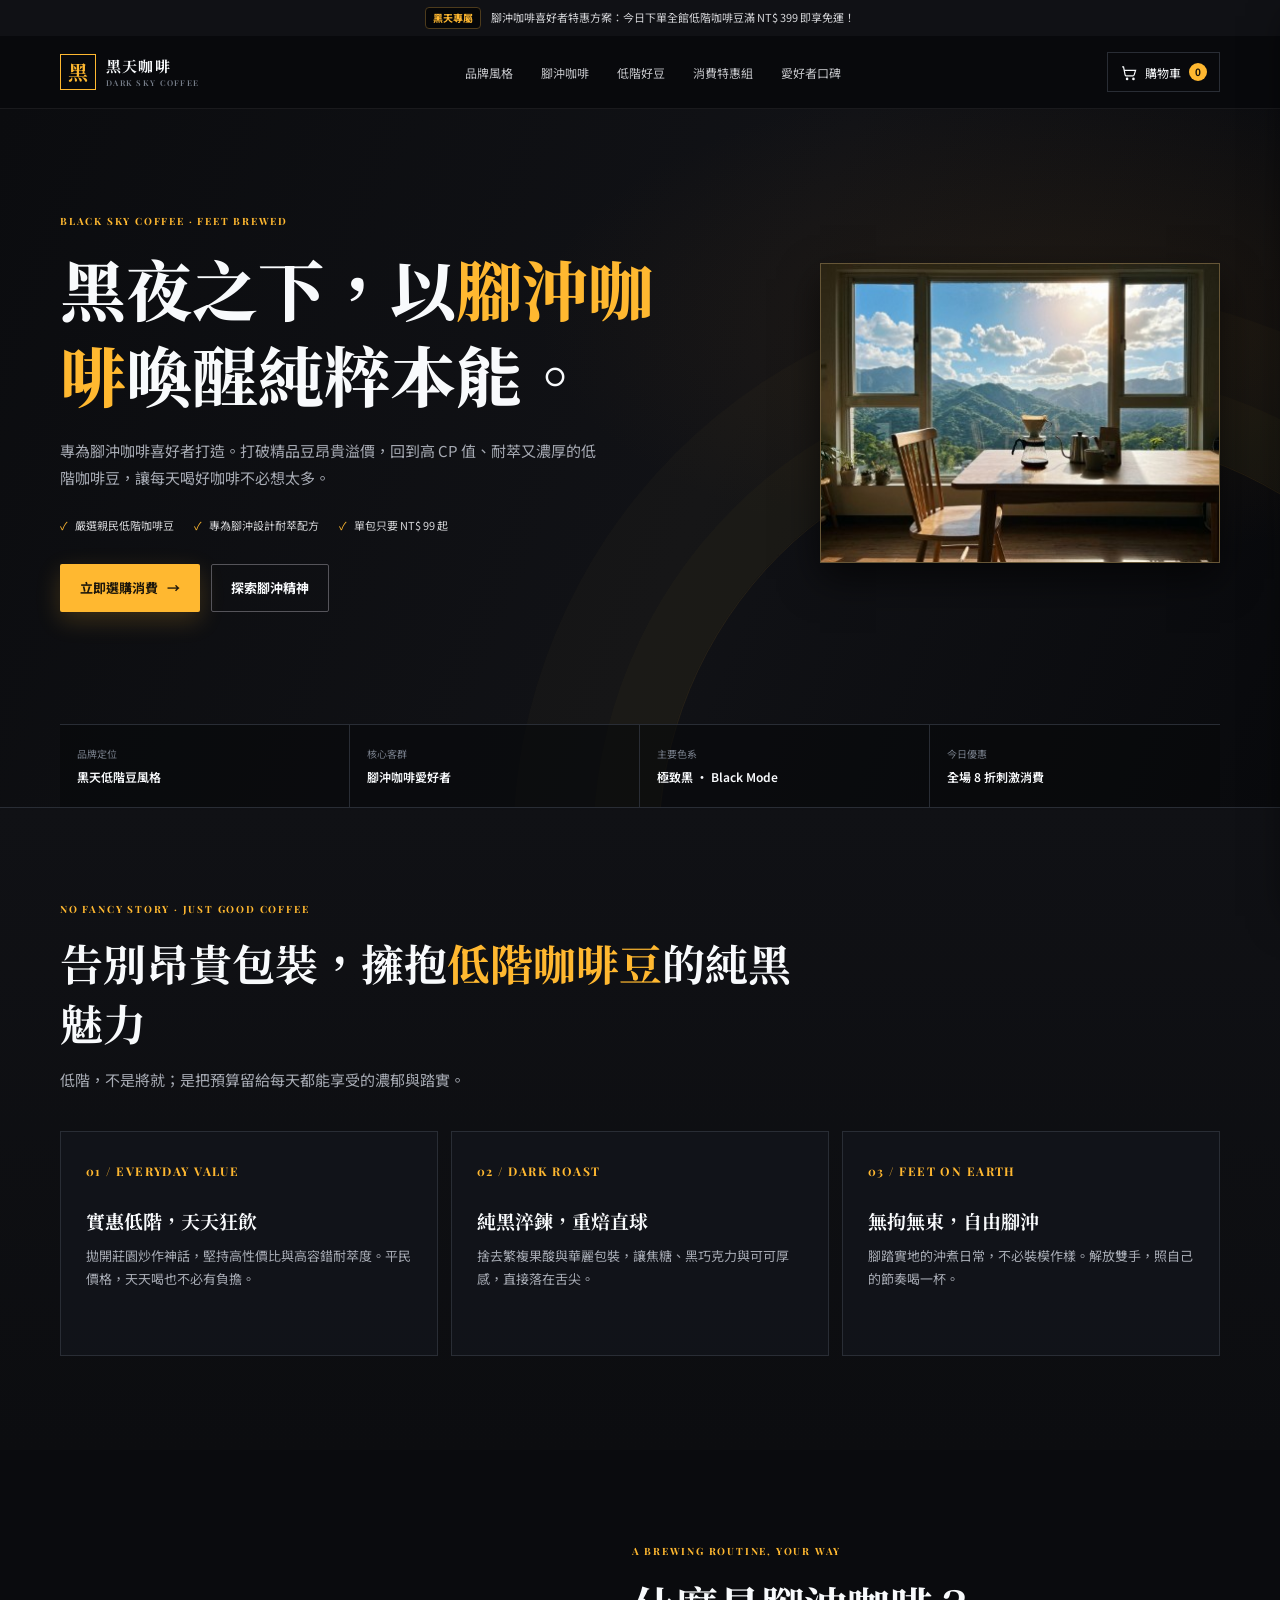
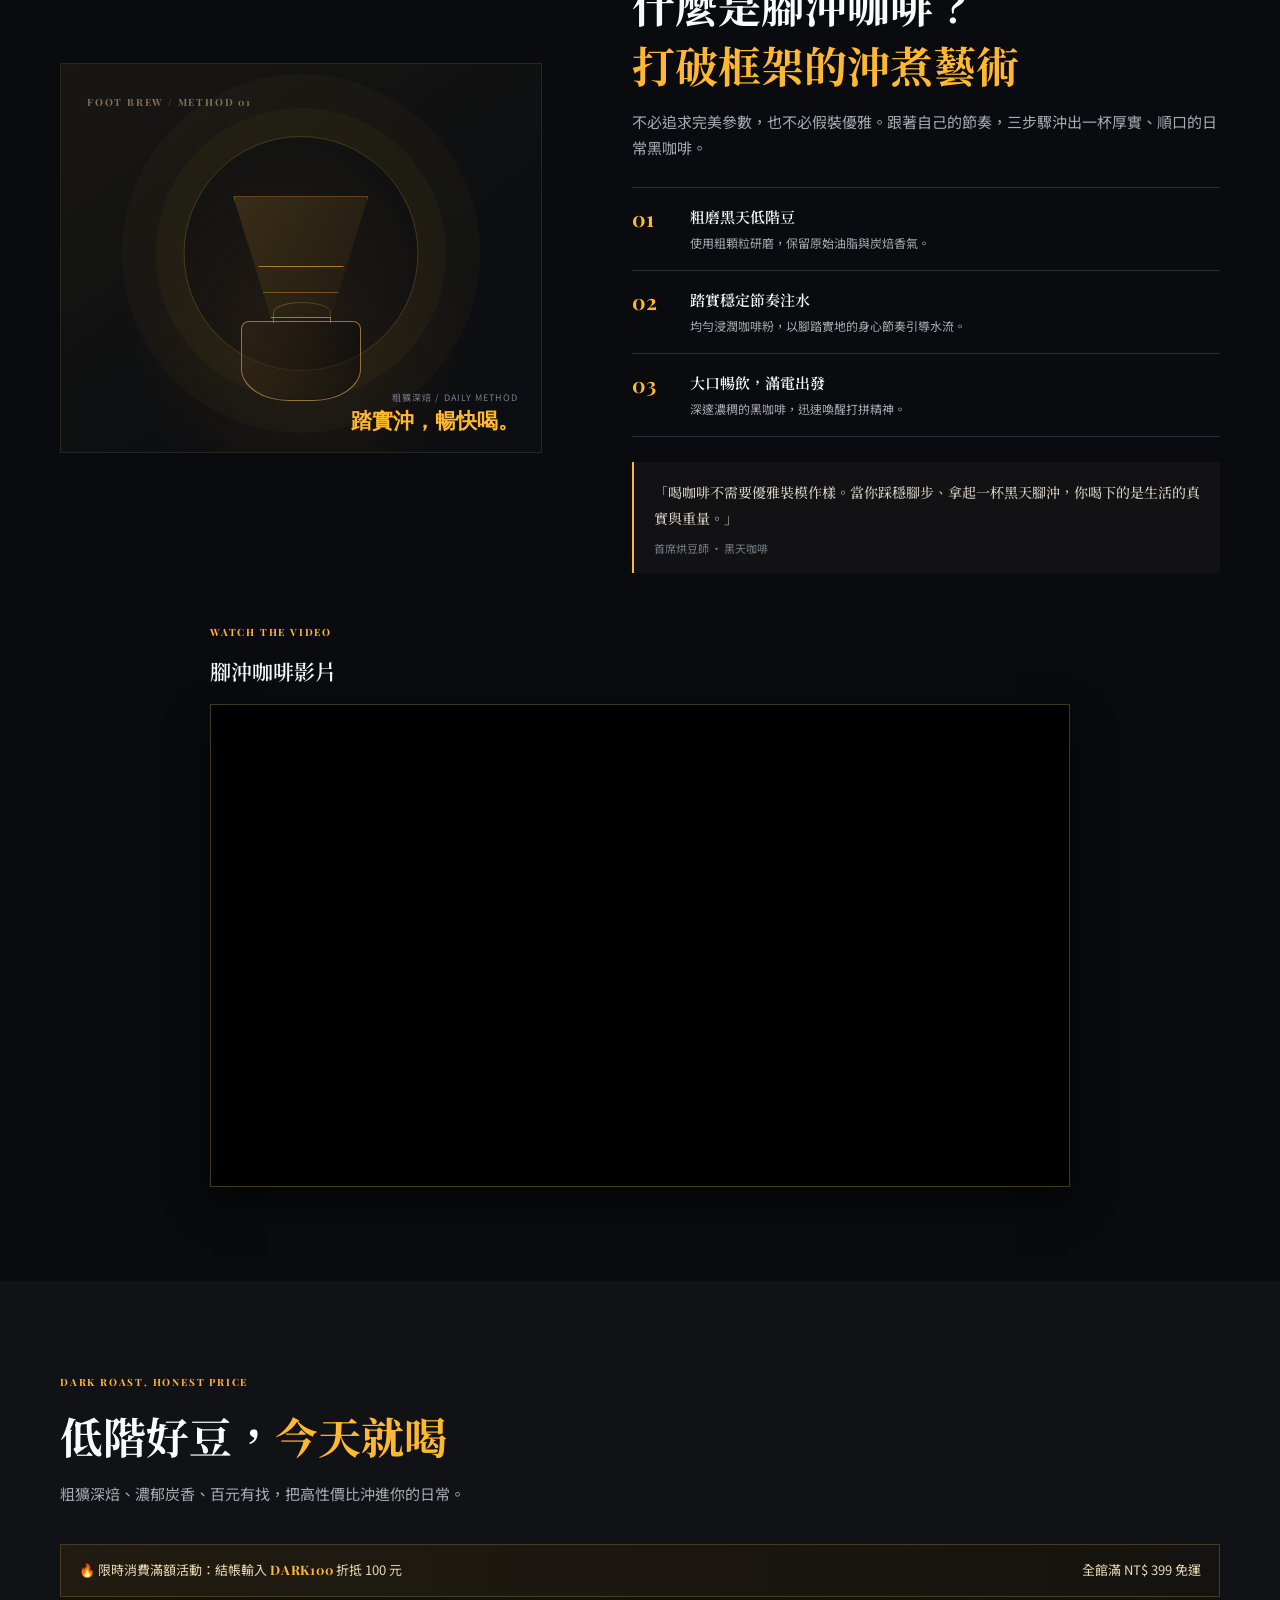
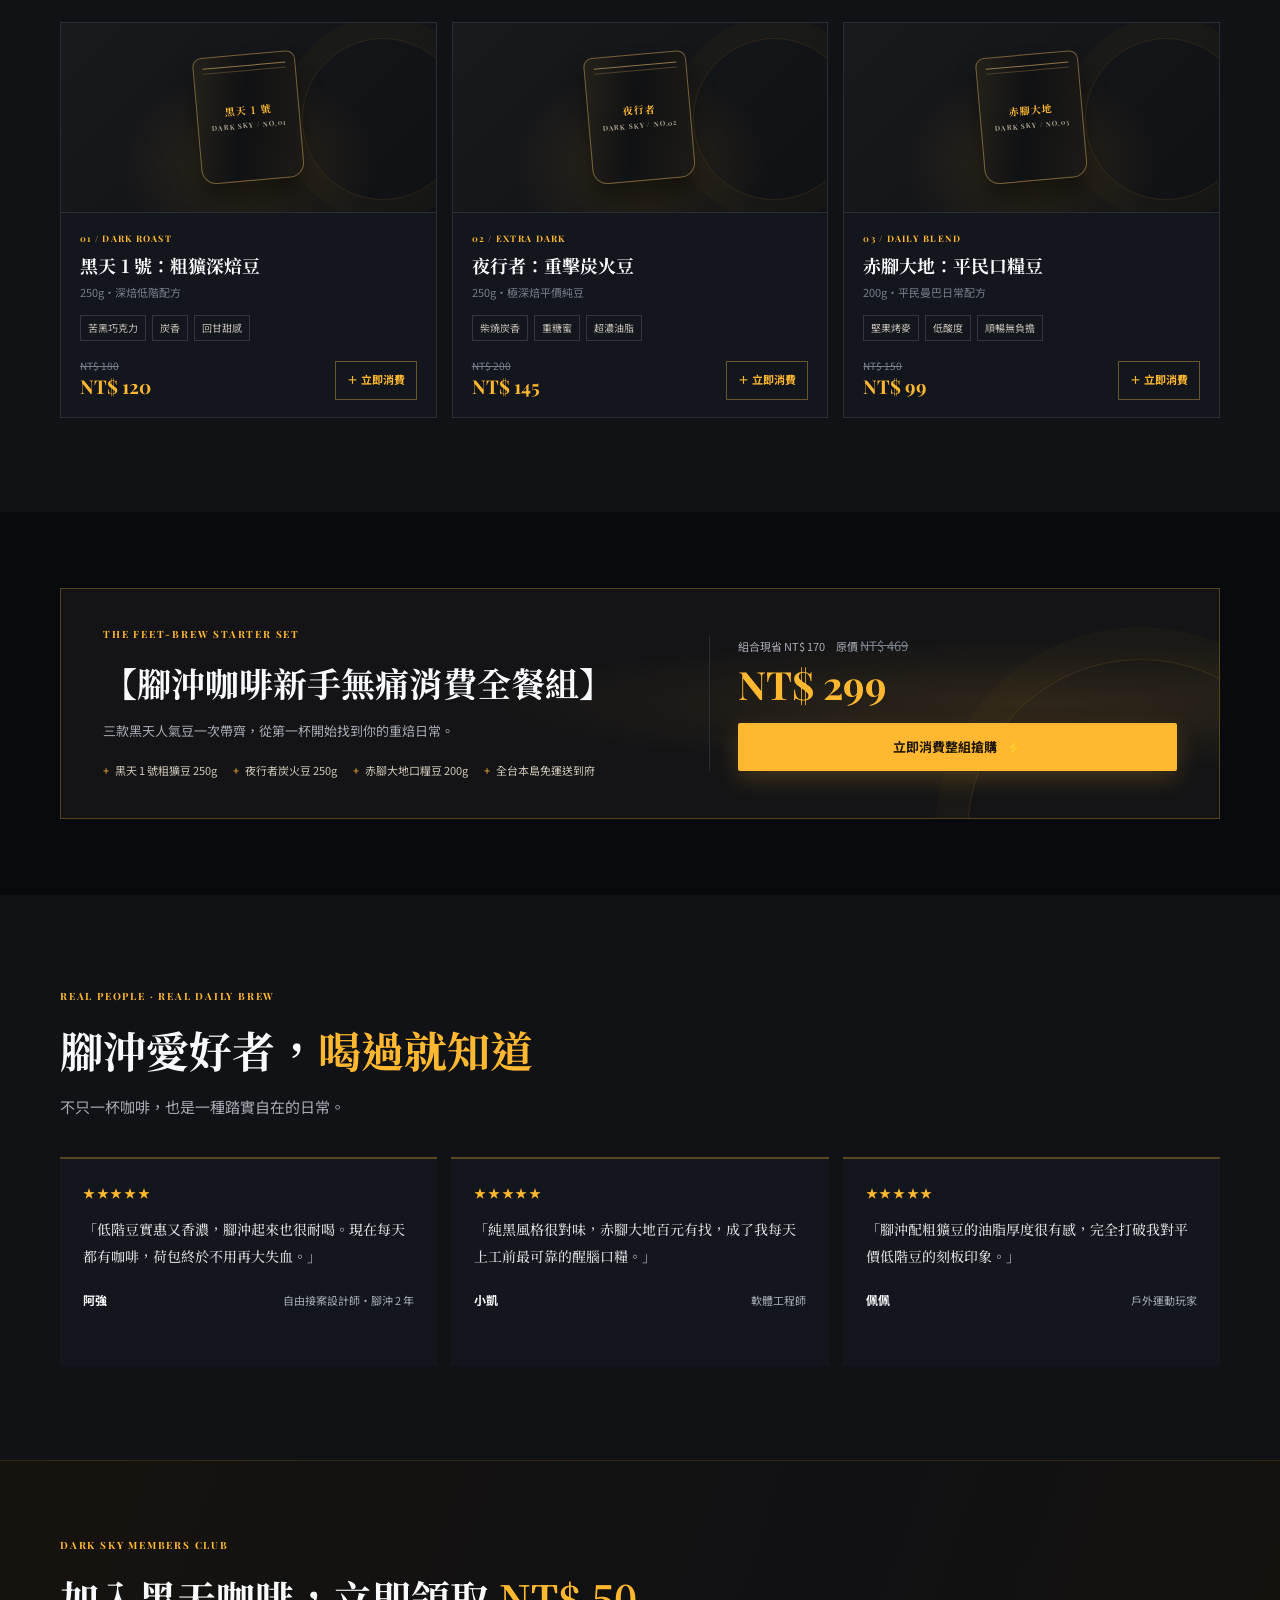
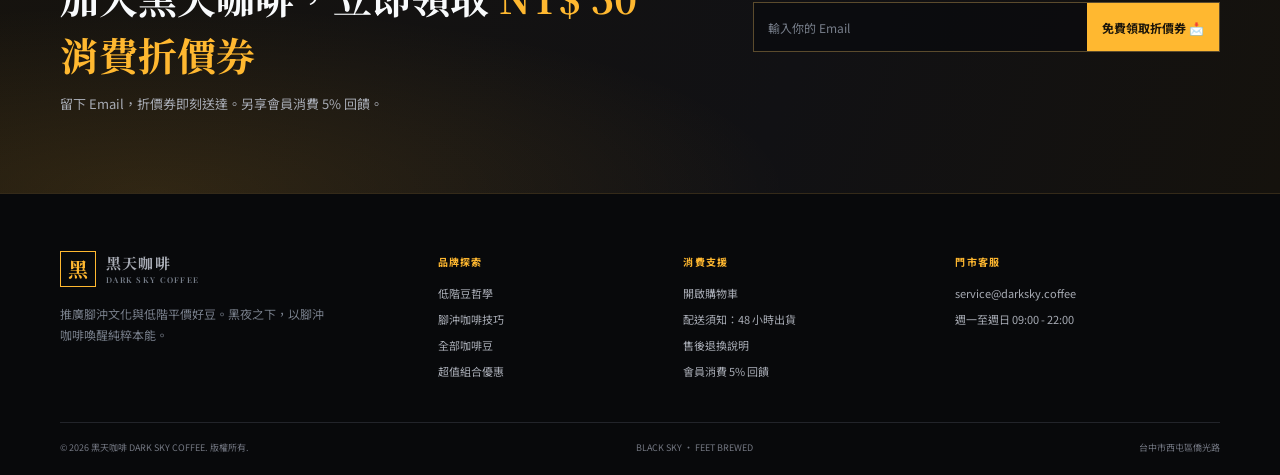
==== commit ef4cd933: "Refactor code structure for improved readability and maintainability" ====
--- a/onepage/index.html
+++ b/onepage/index.html
@@ -72,19 +72,8 @@
     .button--amber:hover { background: #ffca65; }
     .button--outline { border-color: #55545a; color: var(--text-white); background: transparent; }
     .button--outline:hover { border-color: var(--amber); color: var(--amber); }
-    .hero-art { position: relative; min-height: 435px; display: grid; place-items: center; }
-    .roast-disc { position: absolute; top: 21px; right: 33px; width: 260px; aspect-ratio: 1; border: 1px solid rgba(255,184,48,.2); border-radius: 50%; background: radial-gradient(circle at 43% 42%, #25201a 0 15%, #171511 16% 38%, #100f0d 39% 57%, transparent 58%); box-shadow: 0 0 0 22px rgba(255,184,48,.025), inset 0 0 45px rgba(255,184,48,.08); }
-    .roast-disc::before, .roast-disc::after { position: absolute; top: 50%; left: 50%; width: 1px; height: 110%; background: rgba(255,184,48,.09); content: ""; transform: translate(-50%,-50%) rotate(42deg); }
-    .roast-disc::after { transform: translate(-50%,-50%) rotate(-42deg); }
-    .coffee-cup { position: relative; z-index: 2; width: 210px; height: 154px; margin-top: 100px; border: 1px solid #65543a; border-radius: 12px 12px 42% 42% / 10px 10px 30% 30%; background: linear-gradient(110deg, #28231b 0%, #111214 34%, #252019 68%, #101113 100%); box-shadow: 0 34px 34px rgba(0,0,0,.62), inset 10px 3px 14px rgba(255,255,255,.035); }
-    .coffee-cup::before { position: absolute; top: -9px; left: -1px; width: 100%; height: 19px; border: 1px solid #7e6335; border-radius: 50%; background: radial-gradient(ellipse, #1d100b 0 46%, #5d4423 49% 53%, #141314 57%); content: ""; }
-    .coffee-cup::after { position: absolute; top: 25px; right: -51px; width: 56px; height: 66px; border: 10px solid #6e593a; border-left: 0; border-radius: 0 40px 40px 0; content: ""; }
-    .cup-shadow { position: absolute; bottom: 57px; width: 295px; height: 25px; border-radius: 50%; background: rgba(0,0,0,.65); filter: blur(8px); }
-    .art-label { position: absolute; z-index: 3; top: 9px; left: 8px; display: grid; gap: 5px; }
-    .art-label strong { color: var(--amber); font: 700 11px/1.4 "Playfair Display", serif; letter-spacing: .17em; }
-    .art-label span { color: var(--text-dim); font-size: 10px; }
-    .art-stamp { position: absolute; right: 4px; bottom: 35px; display: grid; gap: 3px; color: var(--text-gray); font-size: 10px; text-align: right; }
-    .art-stamp b { color: var(--amber); font: 700 20px/1.2 "Playfair Display", serif; }
+    .hero-art { position: relative; width: 400px; height: 300px; justify-self: end; }
+    .hero-photo { display: block; width: 400px; height: 300px; border: 1px solid #665637; object-fit: cover; box-shadow: var(--shadow-dark); }
     .spec-strip { display: grid; grid-template-columns: repeat(4, 1fr); border-top: 1px solid var(--border-dark); background: rgba(8,9,11,.62); }
     .spec-item { min-height: 82px; display: grid; align-content: center; gap: 3px; padding: 12px 17px; border-right: 1px solid var(--border-dark); }
     .spec-item:last-child { border-right: 0; }
@@ -225,12 +214,7 @@
     @media (max-width: 960px) {
       .hero-grid { grid-template-columns: 1fr; gap: 0; padding-block: 70px 20px; }
       .hero-copy { max-width: 760px; }
-      .hero-art { min-height: 300px; margin-top: -5px; }
-      .roast-disc { top: 0; right: calc(50% - 165px); width: 215px; }
-      .coffee-cup { margin-top: 80px; transform: scale(.83); }
-      .cup-shadow { bottom: 26px; }
-      .art-label { top: 3px; left: 10%; }
-      .art-stamp { right: 9%; bottom: 10px; }
+      .hero-art { justify-self: center; }
       .philosophy-grid { grid-template-columns: 1fr; }
       .principle { min-height: unset; }
       .principle h3 { margin-top: 14px; }
@@ -253,12 +237,8 @@
       .hero-grid { padding-top: 57px; }
       .hero h1 { font-size: clamp(38px, 8vw, 55px); }
       .hero-checks { grid-template-columns: 1fr; gap: 5px; }
-      .hero-art { min-height: 265px; }
-      .roast-disc { right: calc(50% - 133px); width: 180px; }
-      .coffee-cup { transform: scale(.72); }
-      .cup-shadow { bottom: 8px; width: 230px; }
-      .art-label { left: 2%; }
-      .art-stamp { right: 2%; bottom: 1px; }
+      .hero-art { width: min(400px,100%); height: auto; aspect-ratio: 4 / 3; }
+      .hero-photo { width: 100%; height: 100%; }
       .spec-strip { grid-template-columns: repeat(2,1fr); }
       .spec-item { min-height: 67px; border-bottom: 1px solid var(--border-dark); }
       .spec-item:nth-child(2) { border-right: 0; }
@@ -287,12 +267,6 @@
       .hero h1 { font-size: 39px; }
       .hero-lede { font-size: 13px; }
       .hero-actions .button { min-height: 44px; padding-inline: 13px; font-size: 11px; }
-      .hero-art { min-height: 235px; }
-      .roast-disc { right: calc(50% - 115px); width: 155px; }
-      .coffee-cup { margin-top: 64px; transform: scale(.62); }
-      .art-label { top: 0; left: 0; }
-      .art-stamp { right: 0; }
-      .art-stamp b { font-size: 17px; }
       .spec-item { padding-inline: 10px; }
       .spec-item strong { font-size: 11px; }
       .section { padding-block: 64px; }
@@ -342,10 +316,7 @@
           <ul class="hero-checks"><li>嚴選親民低階咖啡豆</li><li>專為腳沖設計耐萃配方</li><li>單包只要 NT$ 99 起</li></ul>
           <div class="hero-actions"><a class="button button--amber" href="#products">立即選購消費 <span aria-hidden="true">→</span></a><a class="button button--outline" href="#foot-brew">探索腳沖精神</a></div>
         </div>
-        <div class="hero-art" aria-label="黑天深焙咖啡意象">
-          <div class="roast-disc" aria-hidden="true"></div><div class="cup-shadow" aria-hidden="true"></div><div class="coffee-cup" aria-hidden="true"></div>
-          <div class="art-label"><strong>DARK ROAST ONLY</strong><span>● 限量烘焙在庫</span></div><div class="art-stamp"><b>100% 黑</b><span>厚實耐萃配方</span><span>踩穩日常每一步</span></div>
-        </div>
+        <div class="hero-art"><img class="hero-photo" src="images/hero.jpg" width="400" height="300" alt="窗邊咖啡桌與山景，晨光映照手沖咖啡的日常"></div>
       </div>
       <div class="wrap spec-strip" aria-label="品牌特色摘要"><div class="spec-item"><small>品牌定位</small><strong>黑天低階豆風格</strong></div><div class="spec-item"><small>核心客群</small><strong>腳沖咖啡愛好者</strong></div><div class="spec-item"><small>主要色系</small><strong>極致黑 · Black Mode</strong></div><div class="spec-item"><small>今日優惠</small><strong>全場 8 折刺激消費</strong></div></div>
     </section>
@@ -393,7 +364,7 @@
     <section class="vip" aria-labelledby="vipTitle"><div class="wrap vip-grid"><div class="reveal"><p class="eyebrow">DARK SKY MEMBERS CLUB</p><h2 id="vipTitle">加入黑天咖啡，立即領取 <span class="amber-text">NT$ 50 消費折價券</span></h2><p>留下 Email，折價券即刻送達。另享會員消費 5% 回饋。</p></div><form class="subscribe-form reveal" id="subscribeForm"><input type="email" name="email" autocomplete="email" aria-label="電子郵件地址" placeholder="輸入你的 Email" required><button type="submit">免費領取折價券 <span aria-hidden="true">📩</span></button></form></div></section>
   </main>
 
-  <footer class="site-footer"><div class="wrap footer-grid"><div class="footer-brand"><a class="brand" href="#top" aria-label="回到黑天咖啡首頁"><span class="brand-mark" aria-hidden="true">黑</span><span class="brand-copy"><strong>黑天咖啡</strong><small>DARK SKY COFFEE</small></span></a><p>推廣腳沖文化與低階平價好豆。黑夜之下，以腳沖咖啡喚醒純粹本能。</p></div><div><h2 class="footer-title">品牌探索</h2><div class="footer-links"><a href="#philosophy">低階豆哲學</a><a href="#foot-brew">腳沖咖啡技巧</a><a href="#products">全部咖啡豆</a><a href="#bundle">超值組合優惠</a></div></div><div><h2 class="footer-title">消費支援</h2><div class="footer-links"><a href="#top" data-open-cart>開啟購物車</a><span>配送須知：48 小時出貨</span><a href="mailto:service@darksky.coffee?subject=售後退換">售後退換說明</a><span>會員消費 5% 回饋</span></div></div><div><h2 class="footer-title">門市客服</h2><div class="footer-links"><a href="mailto:service@darksky.coffee">service@darksky.coffee</a><address>週一至週日 09:00 - 22:00</address></div></div></div><div class="wrap footer-bottom"><span>© 2026 黑天咖啡 DARK SKY COFFEE. 版權所有.</span><span>BLACK SKY · FEET BREWED</span></div></footer>
+  <footer class="site-footer"><div class="wrap footer-grid"><div class="footer-brand"><a class="brand" href="#top" aria-label="回到黑天咖啡首頁"><span class="brand-mark" aria-hidden="true">黑</span><span class="brand-copy"><strong>黑天咖啡</strong><small>DARK SKY COFFEE</small></span></a><p>推廣腳沖文化與低階平價好豆。黑夜之下，以腳沖咖啡喚醒純粹本能。</p></div><div><h2 class="footer-title">品牌探索</h2><div class="footer-links"><a href="#philosophy">低階豆哲學</a><a href="#foot-brew">腳沖咖啡技巧</a><a href="#products">全部咖啡豆</a><a href="#bundle">超值組合優惠</a></div></div><div><h2 class="footer-title">消費支援</h2><div class="footer-links"><a href="#top" data-open-cart>開啟購物車</a><span>配送須知：48 小時出貨</span><a href="mailto:service@darksky.coffee?subject=售後退換">售後退換說明</a><span>會員消費 5% 回饋</span></div></div><div><h2 class="footer-title">門市客服</h2><div class="footer-links"><a href="mailto:service@darksky.coffee">service@darksky.coffee</a><address>週一至週日 09:00 - 22:00</address></div></div></div><div class="wrap footer-bottom"><span>© 2026 黑天咖啡 DARK SKY COFFEE. 版權所有.</span><span>BLACK SKY · FEET BREWED</span><span>台中市西屯區僑光路</span></div></footer>
 
   <div class="overlay" id="cartOverlay"></div>
   <aside class="cart-drawer" id="cartDrawer" aria-labelledby="cartTitle" aria-modal="true" role="dialog" aria-hidden="true"><div class="cart-head"><h2 id="cartTitle">你的購物車 <span id="cartHeadCount">(0)</span></h2><button class="icon-button" id="closeCartBtn" type="button" aria-label="關閉購物車"><svg viewBox="0 0 24 24" fill="none" stroke="currentColor" stroke-width="1.8" aria-hidden="true"><path d="m6 6 12 12M18 6 6 18"/></svg></button></div><div class="cart-items" id="cartItems" aria-live="polite"></div><div class="cart-foot"><p class="shipping-note" id="shippingNote">全館滿 <strong>NT$ 399</strong> 即享免運，距離免運還差 NT$ 399。</p><div class="cart-total"><span>合計</span><strong id="cartTotalPrice">NT$ 0</strong></div><button class="button button--amber checkout" id="checkoutBtn" type="button">前往結帳消費 <span aria-hidden="true">➔</span></button></div></aside>
